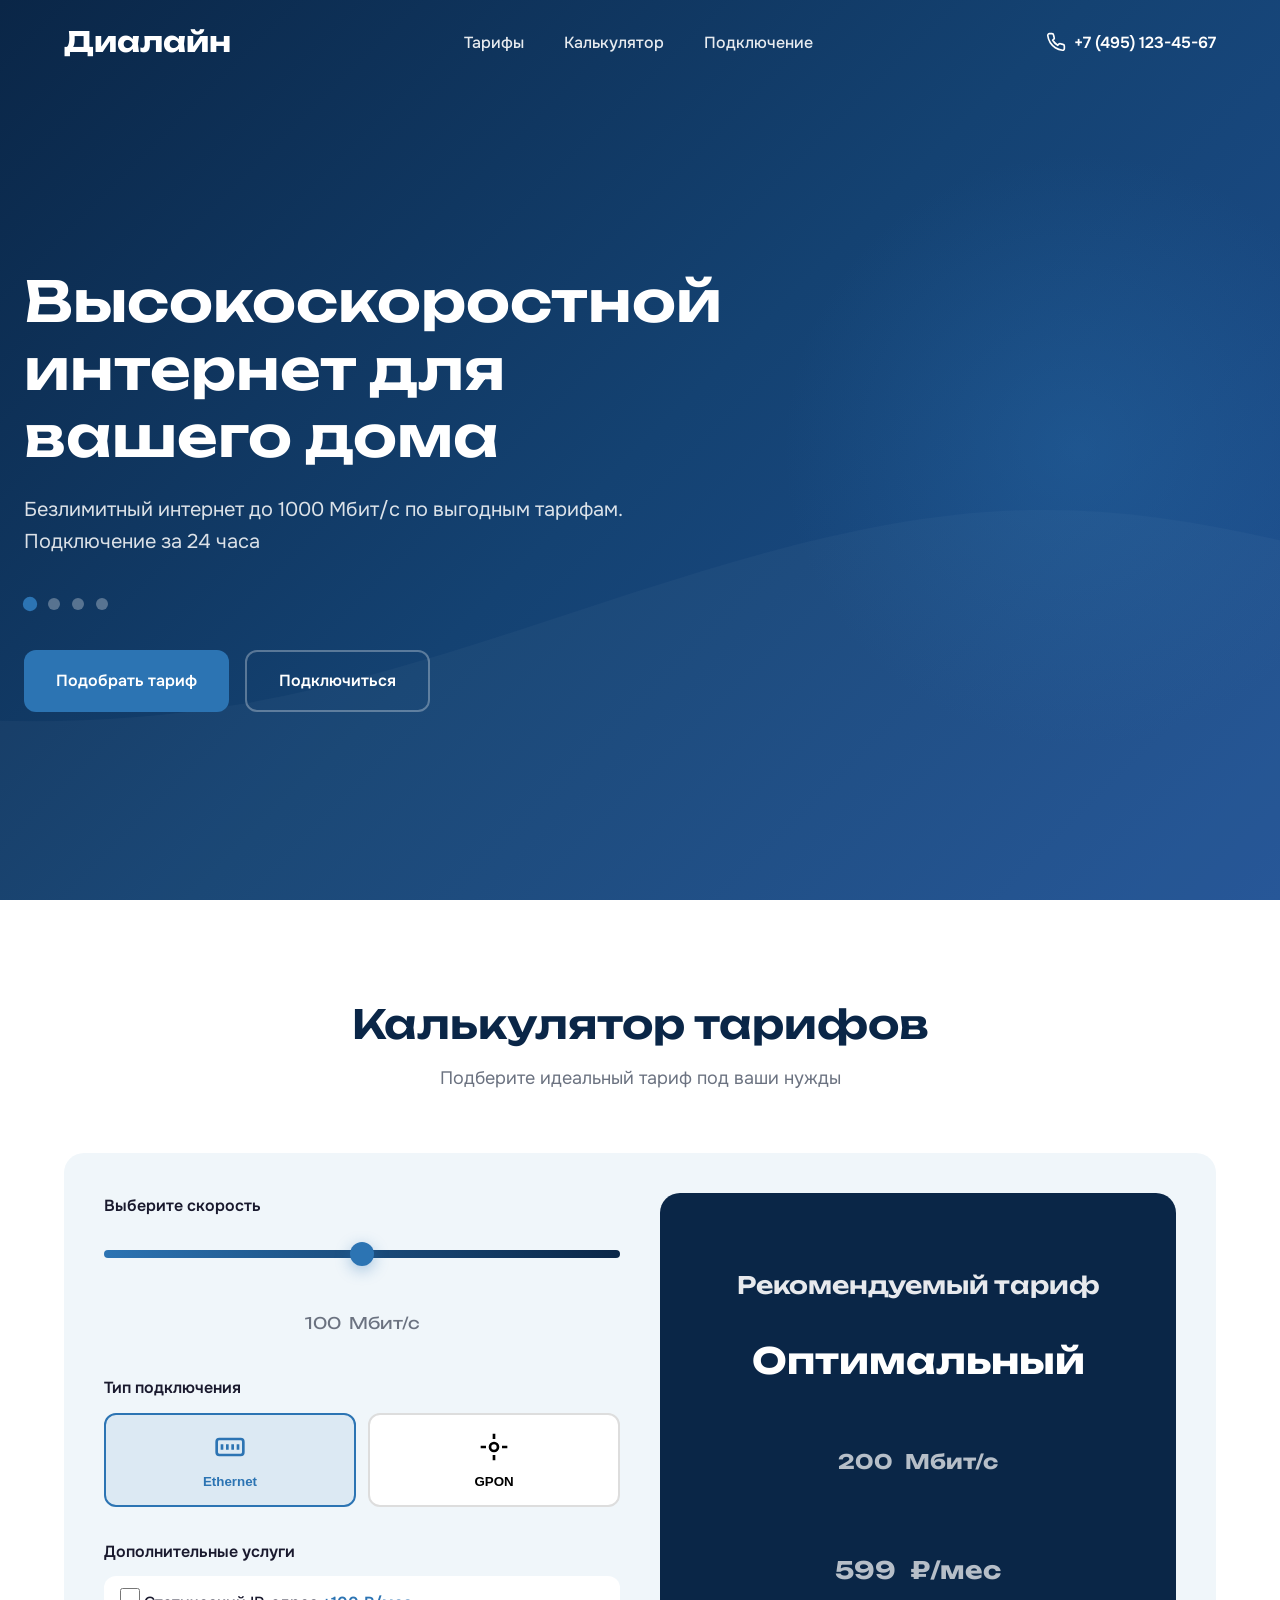
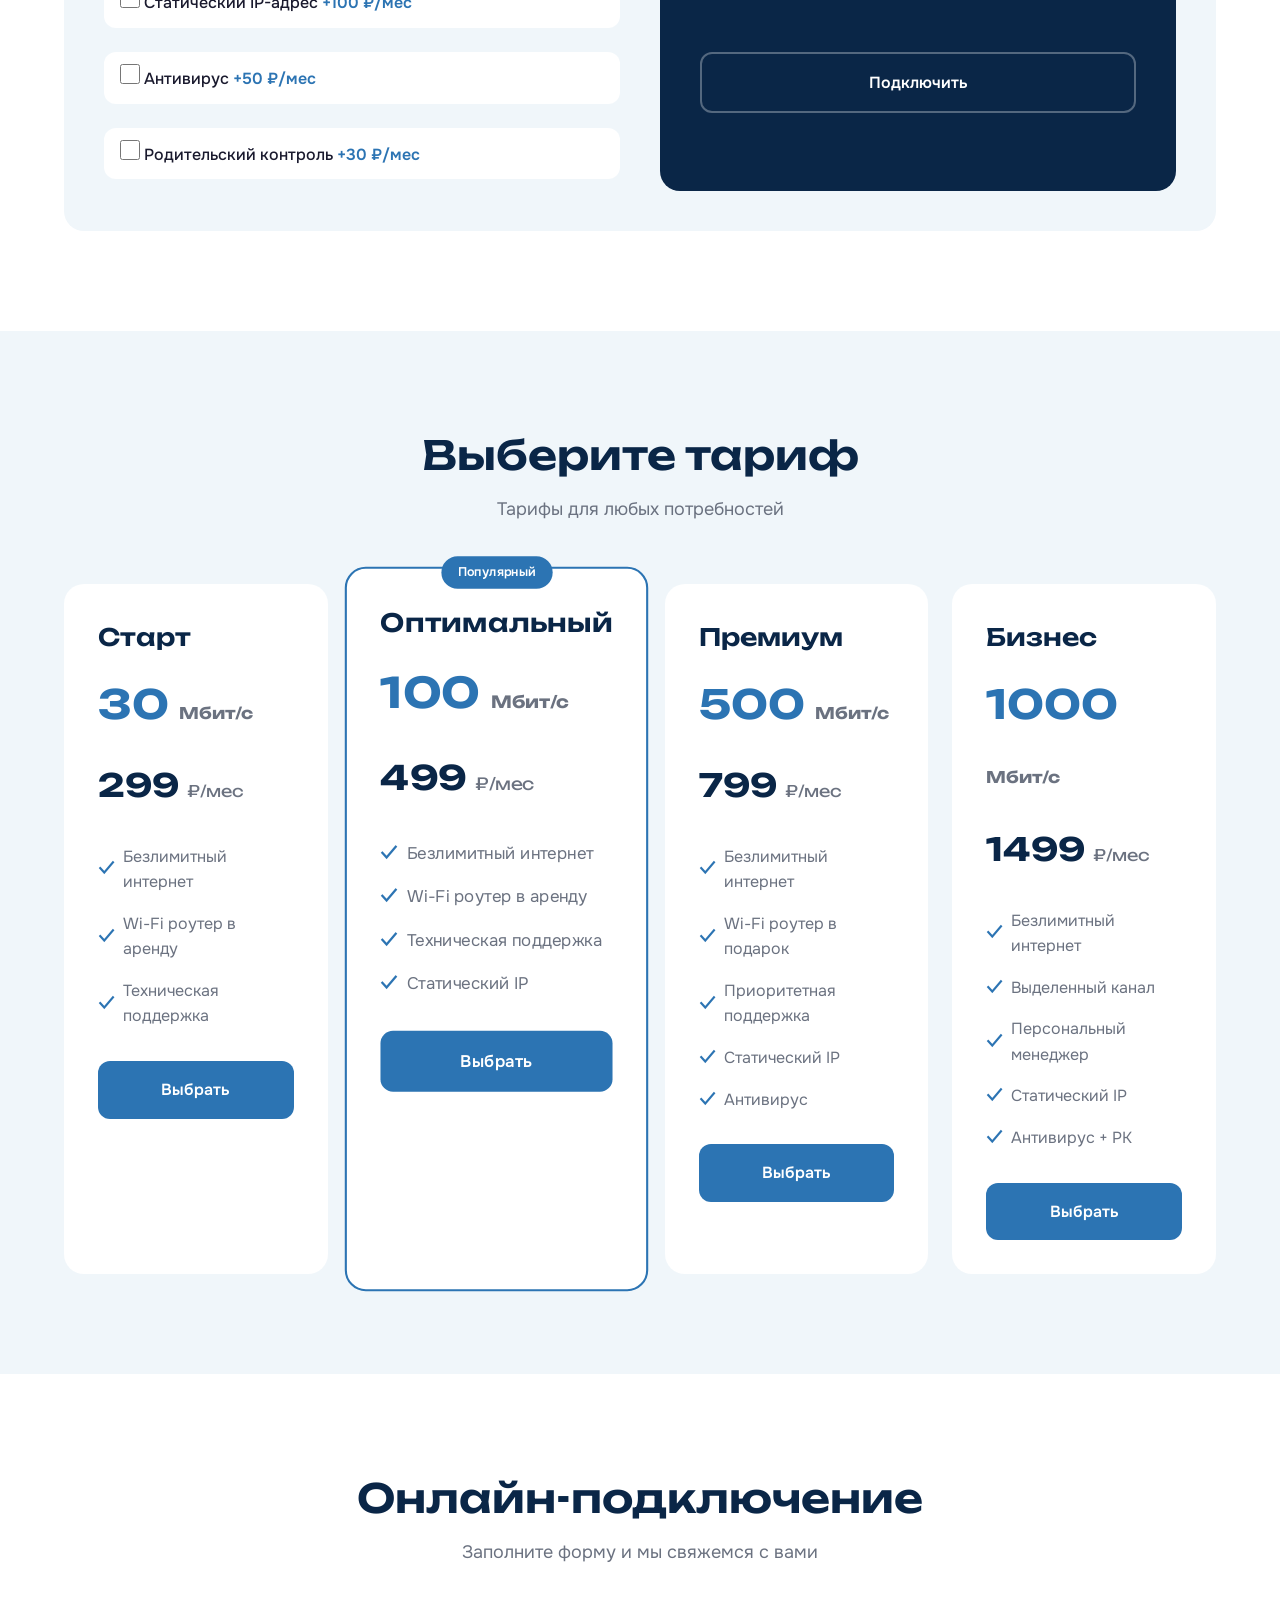
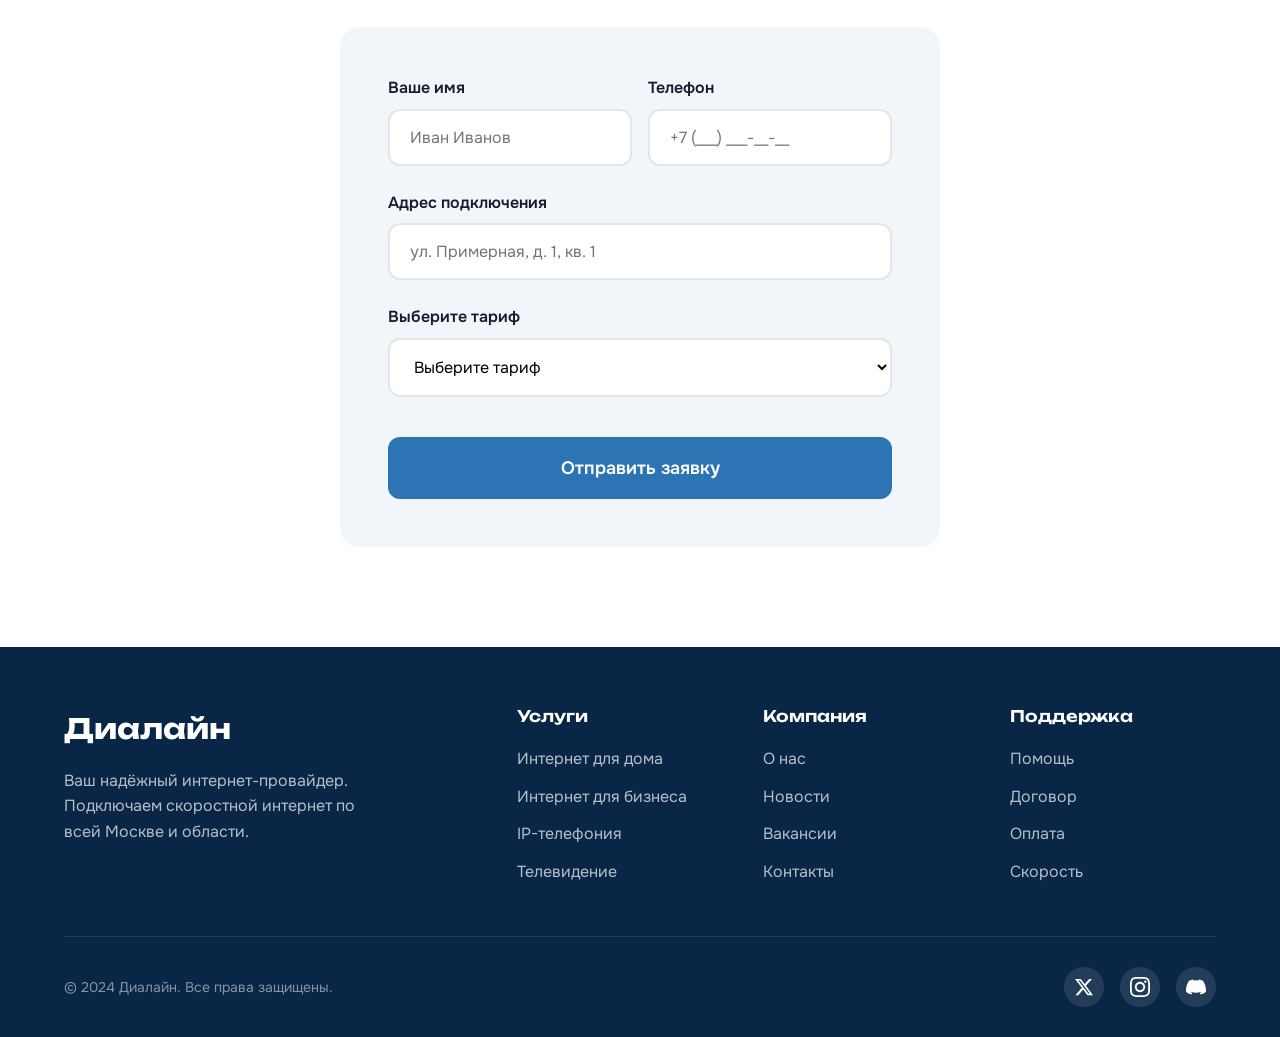
==== index.html @ 9c0edea8 "first commit" ====
<!DOCTYPE html>
<html lang="ru">
<head>
    <meta charset="UTF-8">
    <meta name="viewport" content="width=device-width, initial-scale=1.0">
    <title>Диалайн - Интернет провайдер</title>
    <link rel="preconnect" href="https://fonts.googleapis.com">
    <link rel="preconnect" href="https://fonts.gstatic.com" crossorigin>
    <link href="https://fonts.googleapis.com/css2?family=Onest:wght@400;500;600;700&family=Unbounded:wght@400;500;600;700&display=swap" rel="stylesheet">
    <style>
        :root {
            --primary: #0A2647;
            --secondary: #144272;
            --accent: #2C74B3;
            --highlight: #205295;
            --light: #F0F6FA;
            --white: #FFFFFF;
            --text: #1A1A2E;
            --text-light: #6B7280;
            --shadow: 0 20px 60px rgba(10, 38, 71, 0.1);
            --shadow-hover: 0 30px 80px rgba(10, 38, 71, 0.15);
            --radius: 20px;
            --radius-sm: 12px;
        }

        * {
            margin: 0;
            padding: 0;
            box-sizing: border-box;
        }

        html {
            scroll-behavior: smooth;
        }

        body {
            font-family: 'Onest', sans-serif;
            color: var(--text);
            background: var(--light);
            line-height: 1.6;
            overflow-x: hidden;
        }

        h1, h2, h3, h4 {
            font-family: 'Unbounded', cursive;
            font-weight: 600;
            line-height: 1.2;
        }

        .container {
            max-width: 1200px;
            margin: 0 auto;
            padding: 0 24px;
        }

        /* Header */
        header {
            position: fixed;
            top: 0;
            left: 0;
            right: 0;
            z-index: 1000;
            padding: 20px 0;
            transition: all 0.3s ease;
        }

        header.scrolled {
            background: rgba(255, 255, 255, 0.9);
            backdrop-filter: blur(20px);
            box-shadow: 0 4px 30px rgba(0, 0, 0, 0.1);
            padding: 12px 0;
        }

        header .container {
            display: flex;
            justify-content: space-between;
            align-items: center;
        }

        .logo {
            font-family: 'Unbounded', cursive;
            font-size: 28px;
            font-weight: 700;
            color: var(--white);
            text-decoration: none;
            transition: color 0.3s;
        }

        header.scrolled .logo {
            color: var(--primary);
        }

        nav {
            display: flex;
            gap: 40px;
        }

        nav a {
            color: rgba(255, 255, 255, 0.9);
            text-decoration: none;
            font-weight: 500;
            transition: color 0.3s;
            position: relative;
        }

        nav a::after {
            content: '';
            position: absolute;
            bottom: -4px;
            left: 0;
            width: 0;
            height: 2px;
            background: var(--accent);
            transition: width 0.3s;
        }

        nav a:hover::after {
            width: 100%;
        }

        header.scrolled nav a {
            color: var(--text);
        }

        .phone {
            display: flex;
            align-items: center;
            gap: 8px;
            color: var(--white);
            text-decoration: none;
            font-weight: 600;
            transition: color 0.3s;
        }

        header.scrolled .phone {
            color: var(--text);
        }

        .phone svg {
            width: 20px;
            height: 20px;
        }

        /* Hero */
        .hero {
            min-height: 100vh;
            background: linear-gradient(135deg, var(--primary) 0%, var(--secondary) 50%, var(--highlight) 100%);
            display: flex;
            align-items: center;
            position: relative;
            overflow: hidden;
            padding: 80px 24px 0;
        }

        .hero::before {
            content: '';
            position: absolute;
            top: 0;
            left: 0;
            right: 0;
            bottom: 0;
            background: url("data:image/svg+xml,%3Csvg xmlns='http://www.w3.org/2000/svg' viewBox='0 0 1440 320'%3E%3Cpath fill='%23ffffff' fill-opacity='0.03' d='M0,192L48,197.3C96,203,192,213,288,229.3C384,245,480,267,576,250.7C672,235,768,181,864,181.3C960,181,1056,235,1152,234.7C1248,235,1344,181,1392,154.7L1440,128L1440,320L1392,320C1344,320,1248,320,1152,320C1056,320,960,320,864,320C768,320,672,320,576,320C480,320,384,320,288,320C192,320,96,320,48,320L0,320Z'%3E%3C/path%3E%3C/svg%3E") no-repeat bottom;
            background-size: cover;
        }

        .hero-content {
            position: relative;
            z-index: 2;
            max-width: 700px;
        }

        .hero-visual {
            position: absolute;
            right: -100px;
            top: 50%;
            transform: translateY(-50%);
            width: 600px;
            height: 600px;
            background: radial-gradient(circle, rgba(44, 116, 179, 0.3) 0%, transparent 70%);
            animation: pulse 4s ease-in-out infinite;
        }

        @keyframes pulse {
            0%, 100% { transform: translateY(-50%) scale(1); opacity: 0.5; }
            50% { transform: translateY(-50%) scale(1.1); opacity: 0.8; }
        }

        .hero-slider {
            position: relative;
        }

        .hero-slide {
            display: none;
            animation: fadeInUp 0.8s ease;
        }

        .hero-slide.active {
            display: block;
        }

        .hero h1 {
            font-size: 56px;
            color: var(--white);
            margin-bottom: 24px;
        }

        .hero p {
            font-size: 20px;
            color: rgba(255, 255, 255, 0.85);
            margin-bottom: 40px;
        }

        .hero-buttons {
            display: flex;
            gap: 16px;
            animation: fadeInUp 0.8s ease 0.4s both;
        }

        .slider-dots {
            display: flex;
            gap: 12px;
            margin-bottom: 40px;
        }

        .slider-dot {
            width: 12px;
            height: 12px;
            border-radius: 50%;
            background: rgba(255, 255, 255, 0.3);
            cursor: pointer;
            transition: all 0.3s;
        }

        .slider-dot.active {
            background: var(--accent);
            transform: scale(1.2);
        }

        .slider-dot:hover {
            background: rgba(255, 255, 255, 0.6);
        }

        .btn {
            display: inline-flex;
            align-items: center;
            justify-content: center;
            padding: 16px 32px;
            border-radius: var(--radius-sm);
            font-family: 'Onest', sans-serif;
            font-size: 16px;
            font-weight: 600;
            text-decoration: none;
            cursor: pointer;
            border: none;
            transition: all 0.3s ease;
        }

        .btn-primary {
            background: var(--accent);
            color: var(--white);
        }

        .btn-primary:hover {
            background: var(--highlight);
            transform: translateY(-2px);
            box-shadow: 0 10px 30px rgba(44, 116, 179, 0.4);
        }

        .btn-secondary {
            background: transparent;
            color: var(--white);
            border: 2px solid rgba(255, 255, 255, 0.3);
        }

        .btn-secondary:hover {
            background: rgba(255, 255, 255, 0.1);
            border-color: var(--white);
        }

        .hero-visual {
            position: absolute;
            right: -100px;
            top: 50%;
            transform: translateY(-50%);
            width: 600px;
            height: 600px;
            background: radial-gradient(circle, rgba(44, 116, 179, 0.3) 0%, transparent 70%);
            animation: pulse 4s ease-in-out infinite;
        }

        @keyframes pulse {
            0%, 100% { transform: translateY(-50%) scale(1); opacity: 0.5; }
            50% { transform: translateY(-50%) scale(1.1); opacity: 0.8; }
        }

        @keyframes fadeInUp {
            from {
                opacity: 0;
                transform: translateY(30px);
            }
            to {
                opacity: 1;
                transform: translateY(0);
            }
        }

        /* Calculator Section */
        .calculator {
            padding: 100px 0;
            background: var(--white);
        }

        .section-header {
            text-align: center;
            margin-bottom: 60px;
        }

        .section-header h2 {
            font-size: 40px;
            color: var(--primary);
            margin-bottom: 16px;
        }

        .section-header p {
            font-size: 18px;
            color: var(--text-light);
        }

        .calculator-wrapper {
            display: grid;
            grid-template-columns: 1fr 1fr;
            gap: 40px;
            background: var(--light);
            border-radius: var(--radius);
            padding: 40px;
        }

        .calc-controls {
            display: flex;
            flex-direction: column;
            gap: 32px;
        }

        .calc-group label {
            display: block;
            font-weight: 600;
            margin-bottom: 12px;
            color: var(--text);
        }

        .slider-container {
            position: relative;
            padding: 10px 0;
        }

        .slider {
            -webkit-appearance: none;
            width: 100%;
            height: 8px;
            border-radius: 4px;
            background: linear-gradient(to right, var(--accent), var(--primary));
            outline: none;
        }

        .slider::-webkit-slider-thumb {
            -webkit-appearance: none;
            width: 24px;
            height: 24px;
            border-radius: 50%;
            background: var(--accent);
            cursor: pointer;
            box-shadow: 0 4px 15px rgba(44, 116, 179, 0.4);
            transition: transform 0.2s;
        }

        .slider::-webkit-slider-thumb:hover {
            transform: scale(1.2);
        }

        .slider-value {
            text-align: center;
            font-size: 32px;
            font-weight: 700;
            color: var(--primary);
            margin-top: 16px;
            font-family: 'Unbounded', cursive;
        }

        .slider-value span {
            font-size: 16px;
            font-weight: 400;
            color: var(--text-light);
        }

        .connection-type {
            display: flex;
            gap: 12px;
        }

        .type-btn {
            flex: 1;
            padding: 16px;
            border: 2px solid #ddd;
            border-radius: var(--radius-sm);
            background: var(--white);
            cursor: pointer;
            transition: all 0.3s;
            text-align: center;
        }

        .type-btn.active {
            border-color: var(--accent);
            background: rgba(44, 116, 179, 0.1);
            color: var(--accent);
        }

        .type-btn:hover:not(.active) {
            border-color: var(--accent);
        }

        .type-btn svg {
            width: 32px;
            height: 32px;
            margin-bottom: 8px;
        }

        .type-btn span {
            display: block;
            font-weight: 600;
        }

        .add-services {
            display: flex;
            flex-direction: column;
            gap: 12px;
        }

        .checkbox-item {
            display: flex;
            align-items: center;
            gap: 12px;
            padding: 12px 16px;
            background: var(--white);
            border-radius: var(--radius-sm);
            cursor: pointer;
            transition: all 0.3s;
        }

        .checkbox-item:hover {
            box-shadow: var(--shadow);
        }

        .checkbox-item input {
            width: 20px;
            height: 20px;
            accent-color: var(--accent);
        }

        .checkbox-item span {
            flex: 1;
            font-weight: 500;
        }

        .checkbox-item .price {
            color: var(--accent);
            font-weight: 600;
        }

        .calc-result {
            background: var(--primary);
            border-radius: var(--radius);
            padding: 40px;
            display: flex;
            flex-direction: column;
            justify-content: center;
            text-align: center;
            color: var(--white);
        }

        .calc-result h3 {
            font-size: 24px;
            margin-bottom: 8px;
            color: rgba(255, 255, 255, 0.9);
        }

        .recommended-tariff {
            font-size: 36px;
            font-weight: 700;
            margin: 24px 0;
            font-family: 'Unbounded', cursive;
        }

        .tariff-speed {
            font-size: 48px;
            font-weight: 700;
            color: var(--accent);
            font-family: 'Unbounded', cursive;
        }

        .tariff-speed span {
            font-size: 20px;
            color: rgba(255, 255, 255, 0.7);
        }

        .total-price {
            font-size: 56px;
            font-weight: 700;
            margin: 24px 0;
            font-family: 'Unbounded', cursive;
        }

        .total-price span {
            font-size: 24px;
            color: rgba(255, 255, 255, 0.7);
        }

        .calc-result .btn {
            margin-top: 24px;
            width: 100%;
        }

        /* Tariffs Section */
        .tariffs {
            padding: 100px 0;
            background: var(--light);
        }

        .tariffs-grid {
            display: grid;
            grid-template-columns: repeat(4, 1fr);
            gap: 24px;
        }

        .tariff-card {
            background: var(--white);
            border-radius: var(--radius);
            padding: 32px;
            transition: all 0.3s ease;
            position: relative;
            border: 2px solid transparent;
        }

        .tariff-card:hover {
            transform: translateY(-8px);
            box-shadow: var(--shadow-hover);
        }

        .tariff-card.popular {
            border-color: var(--accent);
            transform: scale(1.05);
        }

        .tariff-card.popular:hover {
            transform: scale(1.05) translateY(-8px);
        }

        .tariff-card.popular::before {
            content: 'Популярный';
            position: absolute;
            top: -12px;
            left: 50%;
            transform: translateX(-50%);
            background: var(--accent);
            color: var(--white);
            padding: 6px 16px;
            border-radius: 20px;
            font-size: 12px;
            font-weight: 600;
        }

        .tariff-name {
            font-size: 24px;
            font-weight: 600;
            margin-bottom: 16px;
            font-family: 'Unbounded', cursive;
            color: var(--primary);
        }

        .tariff-speed-card {
            font-size: 40px;
            font-weight: 700;
            color: var(--accent);
            margin-bottom: 8px;
            font-family: 'Unbounded', cursive;
        }

        .tariff-speed-card span {
            font-size: 16px;
            color: var(--text-light);
        }

        .tariff-price {
            font-size: 32px;
            font-weight: 700;
            margin: 24px 0;
            font-family: 'Unbounded', cursive;
            color: var(--primary);
        }

        .tariff-price span {
            font-size: 16px;
            font-weight: 400;
            color: var(--text-light);
        }

        .tariff-features {
            list-style: none;
            margin-bottom: 24px;
        }

        .tariff-features li {
            padding: 8px 0;
            display: flex;
            align-items: center;
            gap: 8px;
            color: var(--text-light);
        }

        .tariff-features li::before {
            content: '✓';
            color: var(--accent);
            font-weight: 700;
        }

        .tariff-card .btn {
            width: 100%;
        }

        /* Connection Form */
        .connection {
            padding: 100px 0;
            background: var(--white);
        }

        .connection-form {
            max-width: 600px;
            margin: 0 auto;
            background: var(--light);
            border-radius: var(--radius);
            padding: 48px;
        }

        .form-group {
            margin-bottom: 24px;
        }

        .form-group label {
            display: block;
            font-weight: 600;
            margin-bottom: 8px;
            color: var(--text);
        }

        .form-group input,
        .form-group select {
            width: 100%;
            padding: 16px 20px;
            border: 2px solid #e5e5e5;
            border-radius: var(--radius-sm);
            font-family: 'Onest', sans-serif;
            font-size: 16px;
            transition: all 0.3s;
            background: var(--white);
        }

        .form-group input:focus,
        .form-group select:focus {
            outline: none;
            border-color: var(--accent);
            box-shadow: 0 0 0 4px rgba(44, 116, 179, 0.1);
        }

        .form-group input.error {
            border-color: #ef4444;
        }

        .error-message {
            color: #ef4444;
            font-size: 14px;
            margin-top: 4px;
            display: none;
        }

        .form-group input.error + .error-message {
            display: block;
        }

        .form-row {
            display: grid;
            grid-template-columns: 1fr 1fr;
            gap: 16px;
        }

        .connection-form .btn {
            width: 100%;
            margin-top: 16px;
            padding: 20px;
            font-size: 18px;
        }

        /* Modal */
        .modal {
            display: none;
            position: fixed;
            top: 0;
            left: 0;
            right: 0;
            bottom: 0;
            background: rgba(0, 0, 0, 0.5);
            z-index: 2000;
            align-items: center;
            justify-content: center;
            animation: fadeIn 0.3s;
        }

        .modal.active {
            display: flex;
        }

        @keyframes fadeIn {
            from { opacity: 0; }
            to { opacity: 1; }
        }

        .modal-content {
            background: var(--white);
            border-radius: var(--radius);
            padding: 48px;
            text-align: center;
            max-width: 400px;
            animation: scaleIn 0.3s;
        }

        @keyframes scaleIn {
            from { transform: scale(0.9); opacity: 0; }
            to { transform: scale(1); opacity: 1; }
        }

        .modal-icon {
            width: 80px;
            height: 80px;
            background: rgba(44, 116, 179, 0.1);
            border-radius: 50%;
            display: flex;
            align-items: center;
            justify-content: center;
            margin: 0 auto 24px;
        }

        .modal-icon svg {
            width: 40px;
            height: 40px;
            color: var(--accent);
        }

        .modal h3 {
            font-size: 28px;
            margin-bottom: 12px;
            color: var(--primary);
        }

        .modal p {
            color: var(--text-light);
            margin-bottom: 24px;
        }

        /* Footer */
        footer {
            background: var(--primary);
            color: var(--white);
            padding: 60px 0 30px;
        }

        .footer-grid {
            display: grid;
            grid-template-columns: 2fr 1fr 1fr 1fr;
            gap: 40px;
            margin-bottom: 40px;
        }

        .footer-brand .logo {
            margin-bottom: 16px;
            display: inline-block;
        }

        .footer-brand p {
            color: rgba(255, 255, 255, 0.7);
            max-width: 300px;
        }

        .footer-column h4 {
            font-size: 16px;
            margin-bottom: 20px;
            color: var(--white);
        }

        .footer-column ul {
            list-style: none;
        }

        .footer-column li {
            margin-bottom: 12px;
        }

        .footer-column a {
            color: rgba(255, 255, 255, 0.7);
            text-decoration: none;
            transition: color 0.3s;
        }

        .footer-column a:hover {
            color: var(--white);
        }

        .footer-bottom {
            border-top: 1px solid rgba(255, 255, 255, 0.1);
            padding-top: 30px;
            display: flex;
            justify-content: space-between;
            align-items: center;
        }

        .footer-bottom p {
            color: rgba(255, 255, 255, 0.5);
            font-size: 14px;
        }

        .social-links {
            display: flex;
            gap: 16px;
        }

        .social-links a {
            width: 40px;
            height: 40px;
            border-radius: 50%;
            background: rgba(255, 255, 255, 0.1);
            display: flex;
            align-items: center;
            justify-content: center;
            transition: all 0.3s;
        }

        .social-links a:hover {
            background: var(--accent);
        }

        .social-links svg {
            width: 20px;
            height: 20px;
            fill: var(--white);
        }

        /* Responsive */
        @media (max-width: 1024px) {
            .hero-visual {
                display: none;
            }

            .calculator-wrapper {
                grid-template-columns: 1fr;
            }

            .tariffs-grid {
                grid-template-columns: repeat(2, 1fr);
            }

            .footer-grid {
                grid-template-columns: repeat(2, 1fr);
            }
        }

        @media (max-width: 768px) {
            nav {
                display: none;
            }

            .hero h1 {
                font-size: 36px;
            }

            .hero p {
                font-size: 16px;
            }

            .hero-buttons {
                flex-direction: column;
            }

            .section-header h2 {
                font-size: 28px;
            }

            .tariffs-grid {
                grid-template-columns: 1fr;
            }

            .tariff-card.popular {
                transform: none;
            }

            .tariff-card.popular:hover {
                transform: translateY(-8px);
            }

            .form-row {
                grid-template-columns: 1fr;
            }

            .footer-grid {
                grid-template-columns: 1fr;
            }

            .footer-bottom {
                flex-direction: column;
                gap: 16px;
                text-align: center;
            }
        }
    </style>
</head>
<body>
    <header>
        <div class="container">
            <a href="#" class="logo">Диалайн</a>
            <nav>
                <a href="#tariffs">Тарифы</a>
                <a href="#calculator">Калькулятор</a>
                <a href="#connection">Подключение</a>
            </nav>
            <a href="tel:+74951234567" class="phone">
                <svg viewBox="0 0 24 24" fill="none" stroke="currentColor" stroke-width="2">
                    <path d="M22 16.92v3a2 2 0 0 1-2.18 2 19.79 19.79 0 0 1-8.63-3.07 19.5 19.5 0 0 1-6-6 19.79 19.79 0 0 1-3.07-8.67A2 2 0 0 1 4.11 2h3a2 2 0 0 1 2 1.72 12.84 12.84 0 0 0 .7 2.81 2 2 0 0 1-.45 2.11L8.09 9.91a16 16 0 0 0 6 6l1.27-1.27a2 2 0 0 1 2.11-.45 12.84 12.84 0 0 0 2.81.7A2 2 0 0 1 22 16.92z"/>
                </svg>
                +7 (495) 123-45-67
            </a>
        </div>
    </header>

    <section class="hero">
        <div class="hero-content">
            <div class="hero-slider">
                <div class="hero-slide active">
                    <h1>Высокоскоростной интернет для вашего дома</h1>
                    <p>Безлимитный интернет до 1000 Мбит/с по выгодным тарифам. Подключение за 24 часа</p>
                </div>
                <div class="hero-slide">
                    <h1>Интернет для геймеров</h1>
                    <p>Стабильный пинг и высокая скорость для онлайн-игр без лагов</p>
                </div>
                <div class="hero-slide">
                    <h1>Работайте из дома без проблем</h1>
                    <p>Надёжное соединение для видеоконференций и удалённой работы</p>
                </div>
                <div class="hero-slide">
                    <h1>Семейный интернет</h1>
                    <p>Безлимит для всех: кино, игры, учёба - всё одновременно</p>
                </div>
            </div>
            <div class="slider-dots">
                <span class="slider-dot active" data-slide="0"></span>
                <span class="slider-dot" data-slide="1"></span>
                <span class="slider-dot" data-slide="2"></span>
                <span class="slider-dot" data-slide="3"></span>
            </div>
            <div class="hero-buttons">
                <a href="#calculator" class="btn btn-primary">Подобрать тариф</a>
                <a href="#connection" class="btn btn-secondary">Подключиться</a>
            </div>
        </div>
        <div class="hero-visual"></div>
    </section>

    <section class="calculator" id="calculator">
        <div class="container">
            <div class="section-header">
                <h2>Калькулятор тарифов</h2>
                <p>Подберите идеальный тариф под ваши нужды</p>
            </div>
            <div class="calculator-wrapper">
                <div class="calc-controls">
                    <div class="calc-group">
                        <label>Выберите скорость</label>
                        <div class="slider-container">
                            <input type="range" class="slider" id="speedSlider" min="0" max="6" value="3">
                        </div>
                        <div class="slider-value"><span id="speedValue">100</span> <span>Мбит/с</span></div>
                    </div>
                    <div class="calc-group">
                        <label>Тип подключения</label>
                        <div class="connection-type">
                            <button class="type-btn active" data-type="ethernet">
                                <svg viewBox="0 0 24 24" fill="none" stroke="currentColor" stroke-width="2">
                                    <rect x="2" y="6" width="20" height="12" rx="2"/>
                                    <path d="M6 10v4M10 10v4M14 10v4M18 10v4"/>
                                </svg>
                                <span>Ethernet</span>
                            </button>
                            <button class="type-btn" data-type="gpon">
                                <svg viewBox="0 0 24 24" fill="none" stroke="currentColor" stroke-width="2">
                                    <circle cx="12" cy="12" r="3"/>
                                    <path d="M12 2v4M12 18v4M2 12h4M18 12h4"/>
                                </svg>
                                <span>GPON</span>
                            </button>
                        </div>
                    </div>
                    <div class="calc-group">
                        <label>Дополнительные услуги</label>
                        <div class="add-services">
                            <label class="checkbox-item">
                                <input type="checkbox" id="staticIp" value="100">
                                <span>Статический IP-адрес</span>
                                <span class="price">+100 ₽/мес</span>
                            </label>
                            <label class="checkbox-item">
                                <input type="checkbox" id="antivirus" value="50">
                                <span>Антивирус</span>
                                <span class="price">+50 ₽/мес</span>
                            </label>
                            <label class="checkbox-item">
                                <input type="checkbox" id="parentControl" value="30">
                                <span>Родительский контроль</span>
                                <span class="price">+30 ₽/мес</span>
                            </label>
                        </div>
                    </div>
                </div>
                <div class="calc-result">
                    <h3>Рекомендуемый тариф</h3>
                    <div class="recommended-tariff" id="recommendedTariff">Оптимальный</div>
                    <div class="tariff-speed"><span id="resultSpeed">100</span> <span>Мбит/с</span></div>
                    <div class="total-price"><span id="totalPrice">599</span> <span>₽/мес</span></div>
                    <a href="#connection" class="btn btn-secondary" onclick="selectTariff()">Подключить</a>
                </div>
            </div>
        </div>
    </section>

    <section class="tariffs" id="tariffs">
        <div class="container">
            <div class="section-header">
                <h2>Выберите тариф</h2>
                <p>Тарифы для любых потребностей</p>
            </div>
            <div class="tariffs-grid">
                <div class="tariff-card">
                    <div class="tariff-name">Старт</div>
                    <div class="tariff-speed-card">30 <span>Мбит/с</span></div>
                    <div class="tariff-price">299 <span>₽/мес</span></div>
                    <ul class="tariff-features">
                        <li>Безлимитный интернет</li>
                        <li>Wi-Fi роутер в аренду</li>
                        <li>Техническая поддержка</li>
                    </ul>
                    <a href="#connection" class="btn btn-primary" onclick="setTariff('Старт', 30, 299)">Выбрать</a>
                </div>
                <div class="tariff-card popular">
                    <div class="tariff-name">Оптимальный</div>
                    <div class="tariff-speed-card">100 <span>Мбит/с</span></div>
                    <div class="tariff-price">499 <span>₽/мес</span></div>
                    <ul class="tariff-features">
                        <li>Безлимитный интернет</li>
                        <li>Wi-Fi роутер в аренду</li>
                        <li>Техническая поддержка</li>
                        <li>Статический IP</li>
                    </ul>
                    <a href="#connection" class="btn btn-primary" onclick="setTariff('Оптимальный', 100, 499)">Выбрать</a>
                </div>
                <div class="tariff-card">
                    <div class="tariff-name">Премиум</div>
                    <div class="tariff-speed-card">500 <span>Мбит/с</span></div>
                    <div class="tariff-price">799 <span>₽/мес</span></div>
                    <ul class="tariff-features">
                        <li>Безлимитный интернет</li>
                        <li>Wi-Fi роутер в подарок</li>
                        <li>Приоритетная поддержка</li>
                        <li>Статический IP</li>
                        <li>Антивирус</li>
                    </ul>
                    <a href="#connection" class="btn btn-primary" onclick="setTariff('Премиум', 500, 799)">Выбрать</a>
                </div>
                <div class="tariff-card">
                    <div class="tariff-name">Бизнес</div>
                    <div class="tariff-speed-card">1000 <span>Мбит/с</span></div>
                    <div class="tariff-price">1499 <span>₽/мес</span></div>
                    <ul class="tariff-features">
                        <li>Безлимитный интернет</li>
                        <li>Выделенный канал</li>
                        <li>Персональный менеджер</li>
                        <li>Статический IP</li>
                        <li>Антивирус + РК</li>
                    </ul>
                    <a href="#connection" class="btn btn-primary" onclick="setTariff('Бизнес', 1000, 1499)">Выбрать</a>
                </div>
            </div>
        </div>
    </section>

    <section class="connection" id="connection">
        <div class="container">
            <div class="section-header">
                <h2>Онлайн-подключение</h2>
                <p>Заполните форму и мы свяжемся с вами</p>
            </div>
            <form class="connection-form" id="connectionForm">
                <div class="form-row">
                    <div class="form-group">
                        <label for="name">Ваше имя</label>
                        <input type="text" id="name" name="name" placeholder="Иван Иванов" required>
                        <span class="error-message">Пожалуйста, введите имя</span>
                    </div>
                    <div class="form-group">
                        <label for="phone">Телефон</label>
                        <input type="tel" id="phone" name="phone" placeholder="+7 (___) ___-__-__" required>
                        <span class="error-message">Пожалуйста, введите телефон</span>
                    </div>
                </div>
                <div class="form-group">
                    <label for="address">Адрес подключения</label>
                    <input type="text" id="address" name="address" placeholder="ул. Примерная, д. 1, кв. 1" required>
                    <span class="error-message">Пожалуйста, введите адрес</span>
                </div>
                <div class="form-group">
                    <label for="tariff">Выберите тариф</label>
                    <select id="tariff" name="tariff" required>
                        <option value="">Выберите тариф</option>
                        <option value="start">Старт - 30 Мбит/с - 299 ₽</option>
                        <option value="optimal">Оптимальный - 100 Мбит/с - 499 ₽</option>
                        <option value="premium">Премиум - 500 Мбит/с - 799 ₽</option>
                        <option value="business">Бизнес - 1000 Мбит/с - 1499 ₽</option>
                    </select>
                    <span class="error-message">Пожалуйста, выберите тариф</span>
                </div>
                <button type="submit" class="btn btn-primary">Отправить заявку</button>
            </form>
        </div>
    </section>

    <div class="modal" id="successModal">
        <div class="modal-content">
            <div class="modal-icon">
                <svg viewBox="0 0 24 24" fill="none" stroke="currentColor" stroke-width="2">
                    <path d="M20 6L9 17l-5-5"/>
                </svg>
            </div>
            <h3>Заявка отправлена!</h3>
            <p>Мы свяжемся с вами в ближайшее время для подтверждения подключения.</p>
            <button class="btn btn-primary" onclick="closeModal()">Окей</button>
        </div>
    </div>

    <footer>
        <div class="container">
            <div class="footer-grid">
                <div class="footer-brand">
                    <a href="#" class="logo">Диалайн</a>
                    <p>Ваш надёжный интернет-провайдер. Подключаем скоростной интернет по всей Москве и области.</p>
                </div>
                <div class="footer-column">
                    <h4>Услуги</h4>
                    <ul>
                        <li><a href="#">Интернет для дома</a></li>
                        <li><a href="#">Интернет для бизнеса</a></li>
                        <li><a href="#">IP-телефония</a></li>
                        <li><a href="#">Телевидение</a></li>
                    </ul>
                </div>
                <div class="footer-column">
                    <h4>Компания</h4>
                    <ul>
                        <li><a href="#">О нас</a></li>
                        <li><a href="#">Новости</a></li>
                        <li><a href="#">Вакансии</a></li>
                        <li><a href="#">Контакты</a></li>
                    </ul>
                </div>
                <div class="footer-column">
                    <h4>Поддержка</h4>
                    <ul>
                        <li><a href="#">Помощь</a></li>
                        <li><a href="#">Договор</a></li>
                        <li><a href="#">Оплата</a></li>
                        <li><a href="#">Скорость</a></li>
                    </ul>
                </div>
            </div>
            <div class="footer-bottom">
                <p>© 2024 Диалайн. Все права защищены.</p>
                <div class="social-links">
                    <a href="#">
                        <svg viewBox="0 0 24 24"><path d="M18.244 2.25h3.308l-7.227 8.26 8.502 11.24H16.17l-5.214-6.817L4.99 21.75H1.68l7.73-8.835L1.254 2.25H8.08l4.713 6.231zm-1.161 17.52h1.833L7.084 4.126H5.117z"/></svg>
                    </a>
                    <a href="#">
                        <svg viewBox="0 0 24 24"><path d="M12 2.163c3.204 0 3.584.012 4.85.07 3.252.148 4.771 1.691 4.919 4.919.058 1.265.069 1.645.069 4.849 0 3.205-.012 3.584-.069 4.849-.149 3.225-1.664 4.771-4.919 4.919-1.266.058-1.644.07-4.85.07-3.204 0-3.584-.012-4.849-.07-3.26-.149-4.771-1.699-4.919-4.92-.058-1.265-.07-1.644-.07-4.849 0-3.204.013-3.583.07-4.849.149-3.227 1.664-4.771 4.919-4.919 1.266-.057 1.645-.069 4.849-.069zm0-2.163c-3.259 0-3.667.014-4.947.072-4.358.2-6.78 2.618-6.98 6.98-.059 1.281-.073 1.689-.073 4.948 0 3.259.014 3.668.072 4.948.2 4.358 2.618 6.78 6.98 6.98 1.281.058 1.689.072 4.948.072 3.259 0 3.668-.014 4.948-.072 4.354-.2 6.782-2.618 6.979-6.98.059-1.28.073-1.689.073-4.948 0-3.259-.014-3.667-.072-4.947-.196-4.354-2.617-6.78-6.979-6.98-1.281-.059-1.69-.073-4.949-.073zm0 5.838c-3.403 0-6.162 2.759-6.162 6.162s2.759 6.163 6.162 6.163 6.162-2.759 6.162-6.163c0-3.403-2.759-6.162-6.162-6.162zm0 10.162c-2.209 0-4-1.79-4-4 0-2.209 1.791-4 4-4s4 1.791 4 4c0 2.21-1.791 4-4 4zm6.406-11.845c-.796 0-1.441.645-1.441 1.44s.645 1.44 1.441 1.44c.795 0 1.439-.645 1.439-1.44s-.644-1.44-1.439-1.44z"/></svg>
                    </a>
                    <a href="#">
                        <svg viewBox="0 0 24 24"><path d="M20.317 4.37a19.791 19.791 0 0 0-4.885-1.515.074.074 0 0 0-.079.037c-.21.375-.444.864-.608 1.25a18.27 18.27 0 0 0-5.487 0 12.64 12.64 0 0 0-.617-1.25.077.077 0 0 0-.079-.037A19.736 19.736 0 0 0 3.677 4.37a.07.07 0 0 0-.032.027C.533 9.046-.32 13.58.099 18.057a.082.082 0 0 0 .031.057 19.9 19.9 0 0 0 5.993 3.03.078.078 0 0 0 .084-.028 14.09 14.09 0 0 0 1.226-1.994.076.076 0 0 0-.041-.106 13.107 13.107 0 0 1-1.872-.892.077.077 0 0 1-.008-.128 10.2 10.2 0 0 0 .372-.292.074.074 0 0 1 .077-.01c3.928 1.793 8.18 1.793 12.062 0a.074.074 0 0 1 .078.01c.12.098.246.198.373.292a.077.077 0 0 1-.006.127 12.299 12.299 0 0 1-1.873.892.077.077 0 0 0-.041.107c.36.698.772 1.362 1.225 1.993a.076.076 0 0 0 .084.028 19.839 19.839 0 0 0 6.002-3.03.077.077 0 0 0 .032-.054c.5-5.177-.838-9.674-3.549-13.66a.061.061 0 0 0-.031-.03z"/></svg>
                    </a>
                </div>
            </div>
        </div>
    </footer>

    <script>
        const speeds = [10, 30, 100, 200, 500, 1000];
        const tariffs = [
            { name: 'Старт', speed: 10, price: 199 },
            { name: 'Старт', speed: 30, price: 299 },
            { name: 'Оптимальный', speed: 100, price: 499 },
            { name: 'Оптимальный', speed: 200, price: 599 },
            { name: 'Премиум', speed: 500, price: 799 },
            { name: 'Бизнес', speed: 1000, price: 1499 }
        ];

        let selectedSpeed = speeds[3];
        let connectionType = 'ethernet';
        let extraServices = 0;
        let recommendedTariff = null;

        const speedSlider = document.getElementById('speedSlider');
        const speedValue = document.getElementById('speedValue');
        const resultSpeed = document.getElementById('resultSpeed');
        const recommendedTariffEl = document.getElementById('recommendedTariff');
        const totalPriceEl = document.getElementById('totalPrice');
        const typeBtns = document.querySelectorAll('.type-btn');
        const checkboxes = document.querySelectorAll('.checkbox-item input');

        speedSlider.addEventListener('input', function() {
            selectedSpeed = speeds[this.value];
            speedValue.textContent = selectedSpeed;
            updateCalculator();
        });

        typeBtns.forEach(btn => {
            btn.addEventListener('click', function() {
                typeBtns.forEach(b => b.classList.remove('active'));
                this.classList.add('active');
                connectionType = this.dataset.type;
            });
        });

        checkboxes.forEach(cb => {
            cb.addEventListener('change', function() {
                let total = 0;
                checkboxes.forEach(c => {
                    if (c.checked) total += parseInt(c.value);
                });
                extraServices = total;
                updateCalculator();
            });
        });

        function updateCalculator() {
            const suitableTariffs = tariffs.filter(t => t.speed >= selectedSpeed);
            recommendedTariff = suitableTariffs[0];
            
            if (!recommendedTariff) {
                recommendedTariff = tariffs[tariffs.length - 1];
            }

            recommendedTariffEl.textContent = recommendedTariff.name;
            resultSpeed.textContent = recommendedTariff.speed;
            totalPriceEl.textContent = recommendedTariff.price + extraServices;
        }

        function selectTariff() {
            if (recommendedTariff) {
                const select = document.getElementById('tariff');
                const tariffMap = {
                    'Старт': 'start',
                    'Оптимальный': 'optimal',
                    'Премиум': 'premium',
                    'Бизнес': 'business'
                };
                select.value = tariffMap[recommendedTariff.name];
            }
        }

        function setTariff(name, speed, price) {
            const select = document.getElementById('tariff');
            const tariffMap = {
                'Старт': 'start',
                'Оптимальный': 'optimal',
                'Премиум': 'premium',
                'Бизнес': 'business'
            };
            select.value = tariffMap[name];
        }

        // Hero slider
        const slides = document.querySelectorAll('.hero-slide');
        const dots = document.querySelectorAll('.slider-dot');
        let currentSlide = 0;
        let slideInterval;

        function showSlide(index) {
            slides.forEach(s => s.classList.remove('active'));
            dots.forEach(d => d.classList.remove('active'));
            slides[index].classList.add('active');
            dots[index].classList.add('active');
            currentSlide = index;
        }

        function nextSlide() {
            showSlide((currentSlide + 1) % slides.length);
        }

        function startSlider() {
            slideInterval = setInterval(nextSlide, 5000);
        }

        dots.forEach(dot => {
            dot.addEventListener('click', function() {
                clearInterval(slideInterval);
                showSlide(parseInt(this.dataset.slide));
                startSlider();
            });
        });

        startSlider();

        // Header scroll effect
        window.addEventListener('scroll', function() {
            const header = document.querySelector('header');
            if (window.scrollY > 50) {
                header.classList.add('scrolled');
            } else {
                header.classList.remove('scrolled');
            }
        });

        // Form validation and submission
        const form = document.getElementById('connectionForm');
        const modal = document.getElementById('successModal');

        form.addEventListener('submit', function(e) {
            e.preventDefault();
            
            let isValid = true;
            const inputs = form.querySelectorAll('input[required], select[required]');
            
            inputs.forEach(input => {
                input.classList.remove('error');
                if (!input.value.trim()) {
                    input.classList.add('error');
                    isValid = false;
                }
            });

            if (isValid) {
                const formData = {
                    name: document.getElementById('name').value,
                    phone: document.getElementById('phone').value,
                    address: document.getElementById('address').value,
                    tariff: document.getElementById('tariff').value,
                    date: new Date().toISOString()
                };

                localStorage.setItem('dialan_application', JSON.stringify(formData));
                
                modal.classList.add('active');
                form.reset();
            }
        });

        function closeModal() {
            modal.classList.remove('active');
        }

        modal.addEventListener('click', function(e) {
            if (e.target === modal) {
                closeModal();
            }
        });

        // Phone mask
        const phoneInput = document.getElementById('phone');
        phoneInput.addEventListener('input', function(e) {
            let value = e.target.value.replace(/\D/g, '');
            if (value.length > 0) {
                value = '+' + value;
            }
            if (value.length > 1) {
                value = value.substring(0, 2) + ' (' + value.substring(2);
            }
            if (value.length > 7) {
                value = value.substring(0, 7) + ') ' + value.substring(7);
            }
            if (value.length > 12) {
                value = value.substring(0, 12) + '-' + value.substring(12);
            }
            if (value.length > 15) {
                value = value.substring(0, 15) + '-' + value.substring(15);
            }
            if (value.length > 17) {
                value = value.substring(0, 17);
            }
            e.target.value = value;
        });

        // Initialize calculator
        updateCalculator();
    </script>
</body>
</html>
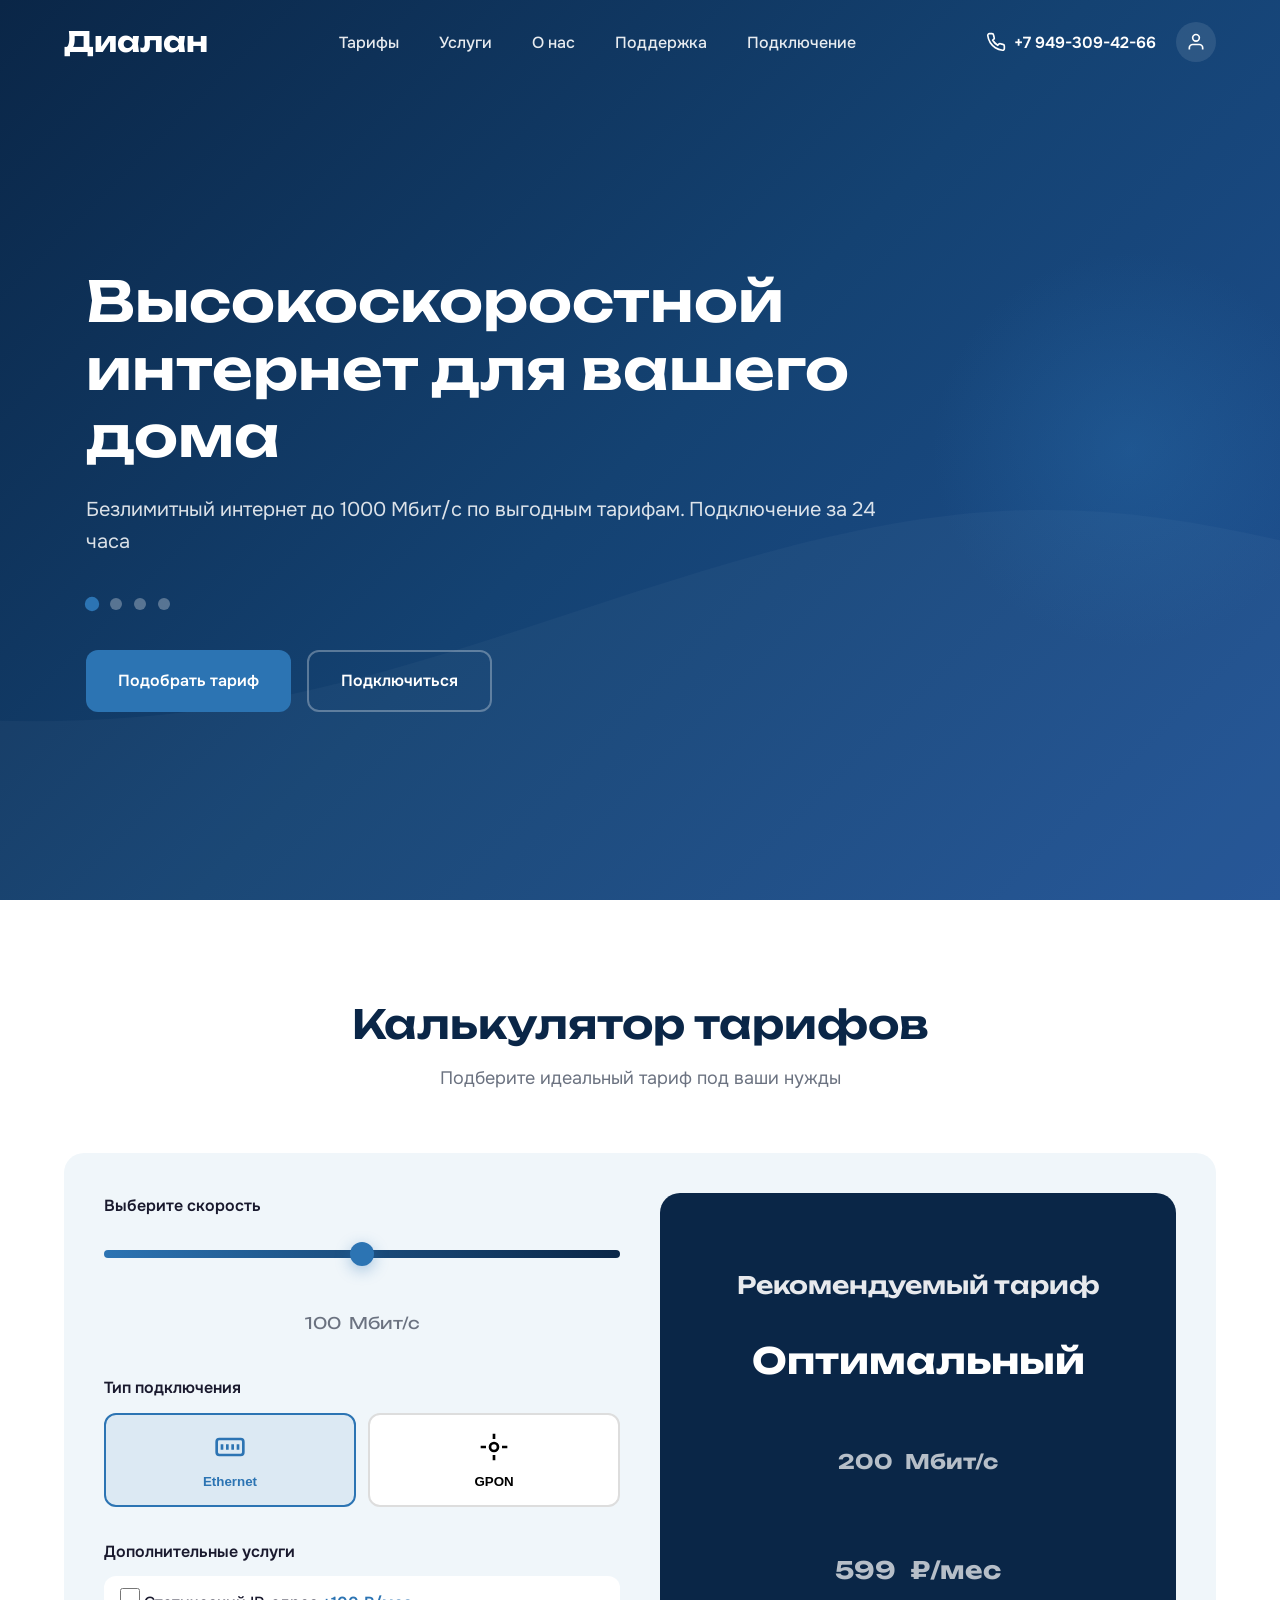
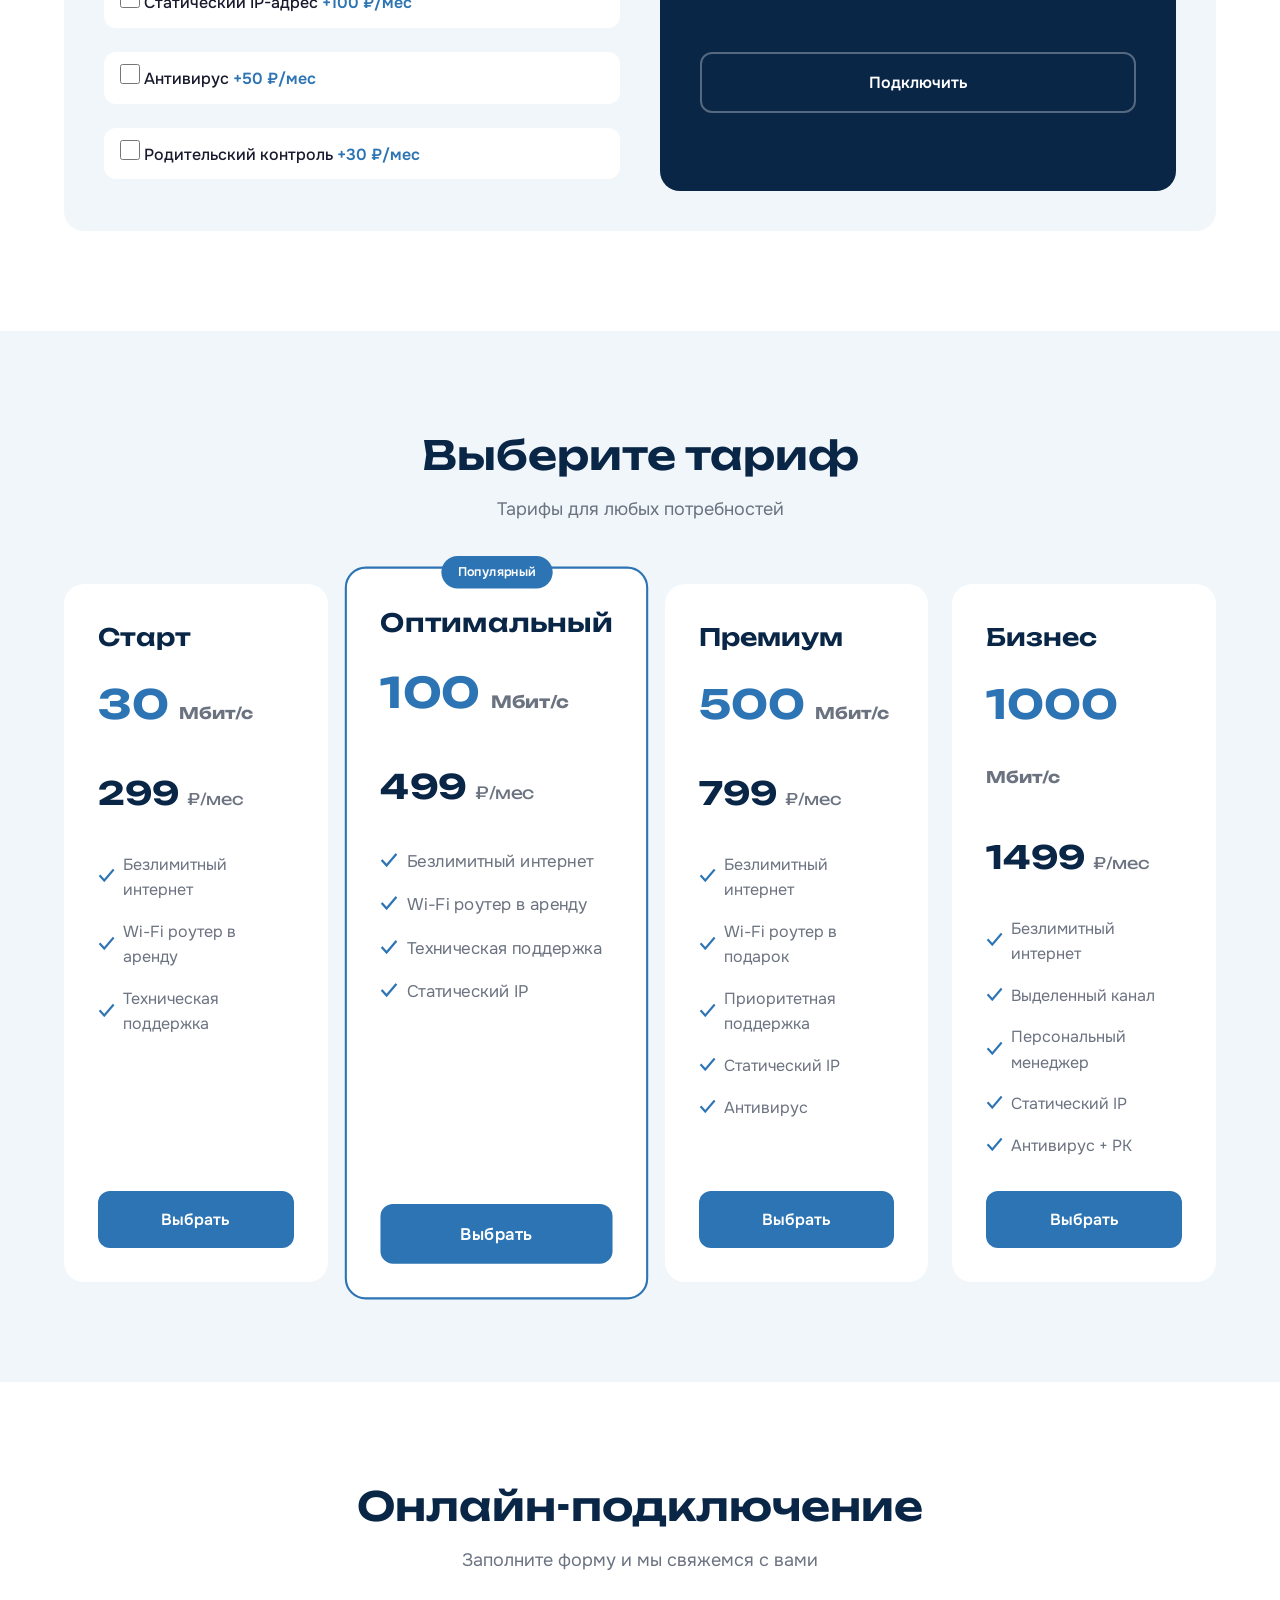
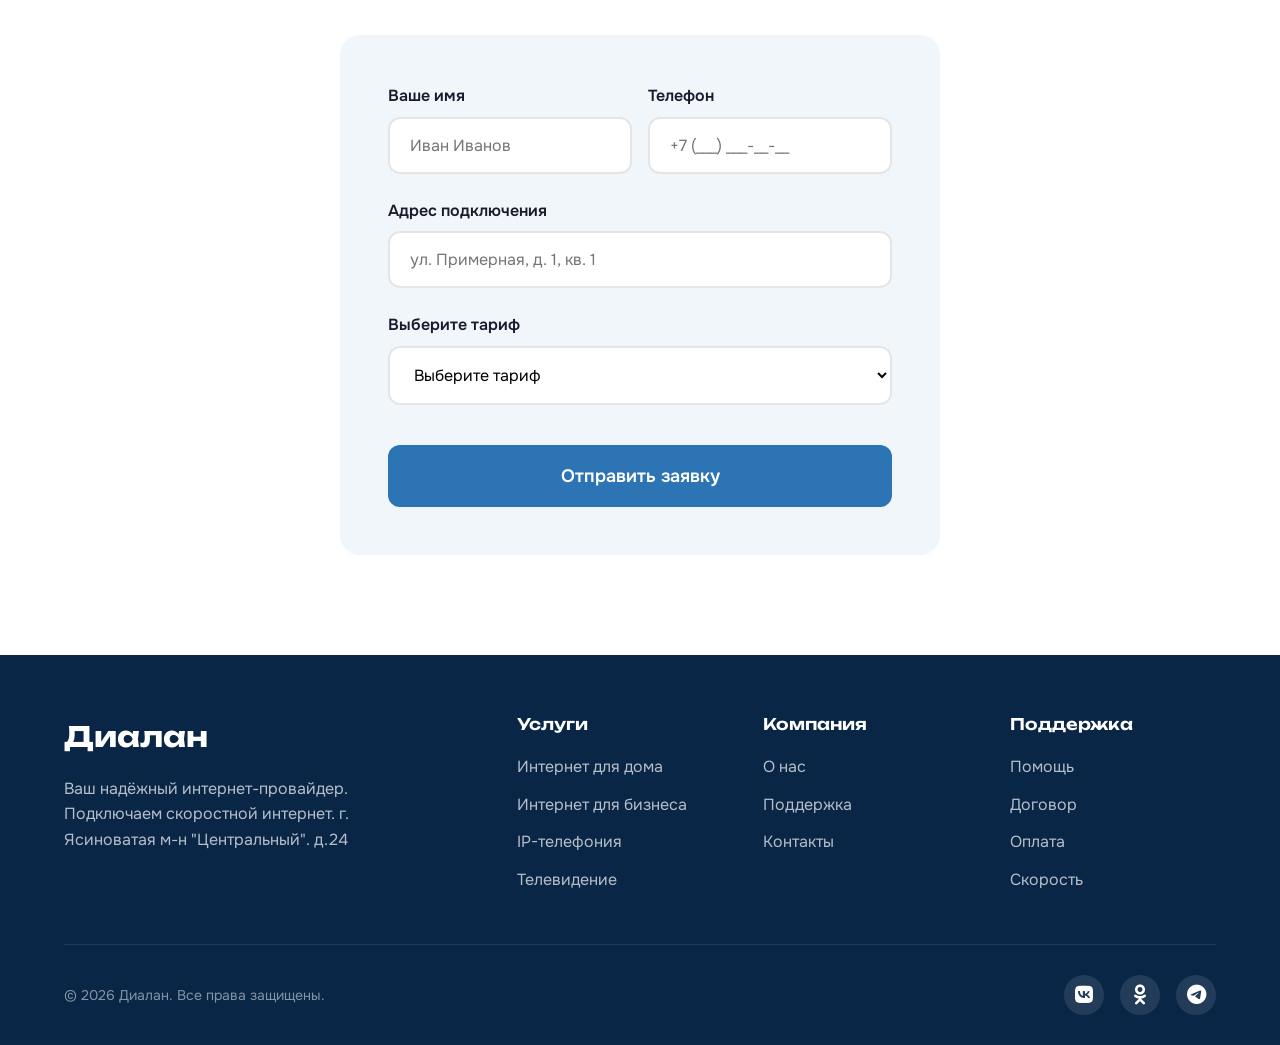
==== commit cec38a8c: "add new pages" ====
--- a/index.html
+++ b/index.html
@@ -3,937 +3,38 @@
 <head>
     <meta charset="UTF-8">
     <meta name="viewport" content="width=device-width, initial-scale=1.0">
-    <title>Диалайн - Интернет провайдер</title>
+    <title>Диалан - Интернет провайдер</title>
     <link rel="preconnect" href="https://fonts.googleapis.com">
     <link rel="preconnect" href="https://fonts.gstatic.com" crossorigin>
     <link href="https://fonts.googleapis.com/css2?family=Onest:wght@400;500;600;700&family=Unbounded:wght@400;500;600;700&display=swap" rel="stylesheet">
-    <style>
-        :root {
-            --primary: #0A2647;
-            --secondary: #144272;
-            --accent: #2C74B3;
-            --highlight: #205295;
-            --light: #F0F6FA;
-            --white: #FFFFFF;
-            --text: #1A1A2E;
-            --text-light: #6B7280;
-            --shadow: 0 20px 60px rgba(10, 38, 71, 0.1);
-            --shadow-hover: 0 30px 80px rgba(10, 38, 71, 0.15);
-            --radius: 20px;
-            --radius-sm: 12px;
-        }
-
-        * {
-            margin: 0;
-            padding: 0;
-            box-sizing: border-box;
-        }
-
-        html {
-            scroll-behavior: smooth;
-        }
-
-        body {
-            font-family: 'Onest', sans-serif;
-            color: var(--text);
-            background: var(--light);
-            line-height: 1.6;
-            overflow-x: hidden;
-        }
-
-        h1, h2, h3, h4 {
-            font-family: 'Unbounded', cursive;
-            font-weight: 600;
-            line-height: 1.2;
-        }
-
-        .container {
-            max-width: 1200px;
-            margin: 0 auto;
-            padding: 0 24px;
-        }
-
-        /* Header */
-        header {
-            position: fixed;
-            top: 0;
-            left: 0;
-            right: 0;
-            z-index: 1000;
-            padding: 20px 0;
-            transition: all 0.3s ease;
-        }
-
-        header.scrolled {
-            background: rgba(255, 255, 255, 0.9);
-            backdrop-filter: blur(20px);
-            box-shadow: 0 4px 30px rgba(0, 0, 0, 0.1);
-            padding: 12px 0;
-        }
-
-        header .container {
-            display: flex;
-            justify-content: space-between;
-            align-items: center;
-        }
-
-        .logo {
-            font-family: 'Unbounded', cursive;
-            font-size: 28px;
-            font-weight: 700;
-            color: var(--white);
-            text-decoration: none;
-            transition: color 0.3s;
-        }
-
-        header.scrolled .logo {
-            color: var(--primary);
-        }
-
-        nav {
-            display: flex;
-            gap: 40px;
-        }
-
-        nav a {
-            color: rgba(255, 255, 255, 0.9);
-            text-decoration: none;
-            font-weight: 500;
-            transition: color 0.3s;
-            position: relative;
-        }
-
-        nav a::after {
-            content: '';
-            position: absolute;
-            bottom: -4px;
-            left: 0;
-            width: 0;
-            height: 2px;
-            background: var(--accent);
-            transition: width 0.3s;
-        }
-
-        nav a:hover::after {
-            width: 100%;
-        }
-
-        header.scrolled nav a {
-            color: var(--text);
-        }
-
-        .phone {
-            display: flex;
-            align-items: center;
-            gap: 8px;
-            color: var(--white);
-            text-decoration: none;
-            font-weight: 600;
-            transition: color 0.3s;
-        }
-
-        header.scrolled .phone {
-            color: var(--text);
-        }
-
-        .phone svg {
-            width: 20px;
-            height: 20px;
-        }
-
-        /* Hero */
-        .hero {
-            min-height: 100vh;
-            background: linear-gradient(135deg, var(--primary) 0%, var(--secondary) 50%, var(--highlight) 100%);
-            display: flex;
-            align-items: center;
-            position: relative;
-            overflow: hidden;
-            padding: 80px 24px 0;
-        }
-
-        .hero::before {
-            content: '';
-            position: absolute;
-            top: 0;
-            left: 0;
-            right: 0;
-            bottom: 0;
-            background: url("data:image/svg+xml,%3Csvg xmlns='http://www.w3.org/2000/svg' viewBox='0 0 1440 320'%3E%3Cpath fill='%23ffffff' fill-opacity='0.03' d='M0,192L48,197.3C96,203,192,213,288,229.3C384,245,480,267,576,250.7C672,235,768,181,864,181.3C960,181,1056,235,1152,234.7C1248,235,1344,181,1392,154.7L1440,128L1440,320L1392,320C1344,320,1248,320,1152,320C1056,320,960,320,864,320C768,320,672,320,576,320C480,320,384,320,288,320C192,320,96,320,48,320L0,320Z'%3E%3C/path%3E%3C/svg%3E") no-repeat bottom;
-            background-size: cover;
-        }
-
-        .hero-content {
-            position: relative;
-            z-index: 2;
-            max-width: 700px;
-        }
-
-        .hero-visual {
-            position: absolute;
-            right: -100px;
-            top: 50%;
-            transform: translateY(-50%);
-            width: 600px;
-            height: 600px;
-            background: radial-gradient(circle, rgba(44, 116, 179, 0.3) 0%, transparent 70%);
-            animation: pulse 4s ease-in-out infinite;
-        }
-
-        @keyframes pulse {
-            0%, 100% { transform: translateY(-50%) scale(1); opacity: 0.5; }
-            50% { transform: translateY(-50%) scale(1.1); opacity: 0.8; }
-        }
-
-        .hero-slider {
-            position: relative;
-        }
-
-        .hero-slide {
-            display: none;
-            animation: fadeInUp 0.8s ease;
-        }
-
-        .hero-slide.active {
-            display: block;
-        }
-
-        .hero h1 {
-            font-size: 56px;
-            color: var(--white);
-            margin-bottom: 24px;
-        }
-
-        .hero p {
-            font-size: 20px;
-            color: rgba(255, 255, 255, 0.85);
-            margin-bottom: 40px;
-        }
-
-        .hero-buttons {
-            display: flex;
-            gap: 16px;
-            animation: fadeInUp 0.8s ease 0.4s both;
-        }
-
-        .slider-dots {
-            display: flex;
-            gap: 12px;
-            margin-bottom: 40px;
-        }
-
-        .slider-dot {
-            width: 12px;
-            height: 12px;
-            border-radius: 50%;
-            background: rgba(255, 255, 255, 0.3);
-            cursor: pointer;
-            transition: all 0.3s;
-        }
-
-        .slider-dot.active {
-            background: var(--accent);
-            transform: scale(1.2);
-        }
-
-        .slider-dot:hover {
-            background: rgba(255, 255, 255, 0.6);
-        }
-
-        .btn {
-            display: inline-flex;
-            align-items: center;
-            justify-content: center;
-            padding: 16px 32px;
-            border-radius: var(--radius-sm);
-            font-family: 'Onest', sans-serif;
-            font-size: 16px;
-            font-weight: 600;
-            text-decoration: none;
-            cursor: pointer;
-            border: none;
-            transition: all 0.3s ease;
-        }
-
-        .btn-primary {
-            background: var(--accent);
-            color: var(--white);
-        }
-
-        .btn-primary:hover {
-            background: var(--highlight);
-            transform: translateY(-2px);
-            box-shadow: 0 10px 30px rgba(44, 116, 179, 0.4);
-        }
-
-        .btn-secondary {
-            background: transparent;
-            color: var(--white);
-            border: 2px solid rgba(255, 255, 255, 0.3);
-        }
-
-        .btn-secondary:hover {
-            background: rgba(255, 255, 255, 0.1);
-            border-color: var(--white);
-        }
-
-        .hero-visual {
-            position: absolute;
-            right: -100px;
-            top: 50%;
-            transform: translateY(-50%);
-            width: 600px;
-            height: 600px;
-            background: radial-gradient(circle, rgba(44, 116, 179, 0.3) 0%, transparent 70%);
-            animation: pulse 4s ease-in-out infinite;
-        }
-
-        @keyframes pulse {
-            0%, 100% { transform: translateY(-50%) scale(1); opacity: 0.5; }
-            50% { transform: translateY(-50%) scale(1.1); opacity: 0.8; }
-        }
-
-        @keyframes fadeInUp {
-            from {
-                opacity: 0;
-                transform: translateY(30px);
-            }
-            to {
-                opacity: 1;
-                transform: translateY(0);
-            }
-        }
-
-        /* Calculator Section */
-        .calculator {
-            padding: 100px 0;
-            background: var(--white);
-        }
-
-        .section-header {
-            text-align: center;
-            margin-bottom: 60px;
-        }
-
-        .section-header h2 {
-            font-size: 40px;
-            color: var(--primary);
-            margin-bottom: 16px;
-        }
-
-        .section-header p {
-            font-size: 18px;
-            color: var(--text-light);
-        }
-
-        .calculator-wrapper {
-            display: grid;
-            grid-template-columns: 1fr 1fr;
-            gap: 40px;
-            background: var(--light);
-            border-radius: var(--radius);
-            padding: 40px;
-        }
-
-        .calc-controls {
-            display: flex;
-            flex-direction: column;
-            gap: 32px;
-        }
-
-        .calc-group label {
-            display: block;
-            font-weight: 600;
-            margin-bottom: 12px;
-            color: var(--text);
-        }
-
-        .slider-container {
-            position: relative;
-            padding: 10px 0;
-        }
-
-        .slider {
-            -webkit-appearance: none;
-            width: 100%;
-            height: 8px;
-            border-radius: 4px;
-            background: linear-gradient(to right, var(--accent), var(--primary));
-            outline: none;
-        }
-
-        .slider::-webkit-slider-thumb {
-            -webkit-appearance: none;
-            width: 24px;
-            height: 24px;
-            border-radius: 50%;
-            background: var(--accent);
-            cursor: pointer;
-            box-shadow: 0 4px 15px rgba(44, 116, 179, 0.4);
-            transition: transform 0.2s;
-        }
-
-        .slider::-webkit-slider-thumb:hover {
-            transform: scale(1.2);
-        }
-
-        .slider-value {
-            text-align: center;
-            font-size: 32px;
-            font-weight: 700;
-            color: var(--primary);
-            margin-top: 16px;
-            font-family: 'Unbounded', cursive;
-        }
-
-        .slider-value span {
-            font-size: 16px;
-            font-weight: 400;
-            color: var(--text-light);
-        }
-
-        .connection-type {
-            display: flex;
-            gap: 12px;
-        }
-
-        .type-btn {
-            flex: 1;
-            padding: 16px;
-            border: 2px solid #ddd;
-            border-radius: var(--radius-sm);
-            background: var(--white);
-            cursor: pointer;
-            transition: all 0.3s;
-            text-align: center;
-        }
-
-        .type-btn.active {
-            border-color: var(--accent);
-            background: rgba(44, 116, 179, 0.1);
-            color: var(--accent);
-        }
-
-        .type-btn:hover:not(.active) {
-            border-color: var(--accent);
-        }
-
-        .type-btn svg {
-            width: 32px;
-            height: 32px;
-            margin-bottom: 8px;
-        }
-
-        .type-btn span {
-            display: block;
-            font-weight: 600;
-        }
-
-        .add-services {
-            display: flex;
-            flex-direction: column;
-            gap: 12px;
-        }
-
-        .checkbox-item {
-            display: flex;
-            align-items: center;
-            gap: 12px;
-            padding: 12px 16px;
-            background: var(--white);
-            border-radius: var(--radius-sm);
-            cursor: pointer;
-            transition: all 0.3s;
-        }
-
-        .checkbox-item:hover {
-            box-shadow: var(--shadow);
-        }
-
-        .checkbox-item input {
-            width: 20px;
-            height: 20px;
-            accent-color: var(--accent);
-        }
-
-        .checkbox-item span {
-            flex: 1;
-            font-weight: 500;
-        }
-
-        .checkbox-item .price {
-            color: var(--accent);
-            font-weight: 600;
-        }
-
-        .calc-result {
-            background: var(--primary);
-            border-radius: var(--radius);
-            padding: 40px;
-            display: flex;
-            flex-direction: column;
-            justify-content: center;
-            text-align: center;
-            color: var(--white);
-        }
-
-        .calc-result h3 {
-            font-size: 24px;
-            margin-bottom: 8px;
-            color: rgba(255, 255, 255, 0.9);
-        }
-
-        .recommended-tariff {
-            font-size: 36px;
-            font-weight: 700;
-            margin: 24px 0;
-            font-family: 'Unbounded', cursive;
-        }
-
-        .tariff-speed {
-            font-size: 48px;
-            font-weight: 700;
-            color: var(--accent);
-            font-family: 'Unbounded', cursive;
-        }
-
-        .tariff-speed span {
-            font-size: 20px;
-            color: rgba(255, 255, 255, 0.7);
-        }
-
-        .total-price {
-            font-size: 56px;
-            font-weight: 700;
-            margin: 24px 0;
-            font-family: 'Unbounded', cursive;
-        }
-
-        .total-price span {
-            font-size: 24px;
-            color: rgba(255, 255, 255, 0.7);
-        }
-
-        .calc-result .btn {
-            margin-top: 24px;
-            width: 100%;
-        }
-
-        /* Tariffs Section */
-        .tariffs {
-            padding: 100px 0;
-            background: var(--light);
-        }
-
-        .tariffs-grid {
-            display: grid;
-            grid-template-columns: repeat(4, 1fr);
-            gap: 24px;
-        }
-
-        .tariff-card {
-            background: var(--white);
-            border-radius: var(--radius);
-            padding: 32px;
-            transition: all 0.3s ease;
-            position: relative;
-            border: 2px solid transparent;
-        }
-
-        .tariff-card:hover {
-            transform: translateY(-8px);
-            box-shadow: var(--shadow-hover);
-        }
-
-        .tariff-card.popular {
-            border-color: var(--accent);
-            transform: scale(1.05);
-        }
-
-        .tariff-card.popular:hover {
-            transform: scale(1.05) translateY(-8px);
-        }
-
-        .tariff-card.popular::before {
-            content: 'Популярный';
-            position: absolute;
-            top: -12px;
-            left: 50%;
-            transform: translateX(-50%);
-            background: var(--accent);
-            color: var(--white);
-            padding: 6px 16px;
-            border-radius: 20px;
-            font-size: 12px;
-            font-weight: 600;
-        }
-
-        .tariff-name {
-            font-size: 24px;
-            font-weight: 600;
-            margin-bottom: 16px;
-            font-family: 'Unbounded', cursive;
-            color: var(--primary);
-        }
-
-        .tariff-speed-card {
-            font-size: 40px;
-            font-weight: 700;
-            color: var(--accent);
-            margin-bottom: 8px;
-            font-family: 'Unbounded', cursive;
-        }
-
-        .tariff-speed-card span {
-            font-size: 16px;
-            color: var(--text-light);
-        }
-
-        .tariff-price {
-            font-size: 32px;
-            font-weight: 700;
-            margin: 24px 0;
-            font-family: 'Unbounded', cursive;
-            color: var(--primary);
-        }
-
-        .tariff-price span {
-            font-size: 16px;
-            font-weight: 400;
-            color: var(--text-light);
-        }
-
-        .tariff-features {
-            list-style: none;
-            margin-bottom: 24px;
-        }
-
-        .tariff-features li {
-            padding: 8px 0;
-            display: flex;
-            align-items: center;
-            gap: 8px;
-            color: var(--text-light);
-        }
-
-        .tariff-features li::before {
-            content: '✓';
-            color: var(--accent);
-            font-weight: 700;
-        }
-
-        .tariff-card .btn {
-            width: 100%;
-        }
-
-        /* Connection Form */
-        .connection {
-            padding: 100px 0;
-            background: var(--white);
-        }
-
-        .connection-form {
-            max-width: 600px;
-            margin: 0 auto;
-            background: var(--light);
-            border-radius: var(--radius);
-            padding: 48px;
-        }
-
-        .form-group {
-            margin-bottom: 24px;
-        }
-
-        .form-group label {
-            display: block;
-            font-weight: 600;
-            margin-bottom: 8px;
-            color: var(--text);
-        }
-
-        .form-group input,
-        .form-group select {
-            width: 100%;
-            padding: 16px 20px;
-            border: 2px solid #e5e5e5;
-            border-radius: var(--radius-sm);
-            font-family: 'Onest', sans-serif;
-            font-size: 16px;
-            transition: all 0.3s;
-            background: var(--white);
-        }
-
-        .form-group input:focus,
-        .form-group select:focus {
-            outline: none;
-            border-color: var(--accent);
-            box-shadow: 0 0 0 4px rgba(44, 116, 179, 0.1);
-        }
-
-        .form-group input.error {
-            border-color: #ef4444;
-        }
-
-        .error-message {
-            color: #ef4444;
-            font-size: 14px;
-            margin-top: 4px;
-            display: none;
-        }
-
-        .form-group input.error + .error-message {
-            display: block;
-        }
-
-        .form-row {
-            display: grid;
-            grid-template-columns: 1fr 1fr;
-            gap: 16px;
-        }
-
-        .connection-form .btn {
-            width: 100%;
-            margin-top: 16px;
-            padding: 20px;
-            font-size: 18px;
-        }
-
-        /* Modal */
-        .modal {
-            display: none;
-            position: fixed;
-            top: 0;
-            left: 0;
-            right: 0;
-            bottom: 0;
-            background: rgba(0, 0, 0, 0.5);
-            z-index: 2000;
-            align-items: center;
-            justify-content: center;
-            animation: fadeIn 0.3s;
-        }
-
-        .modal.active {
-            display: flex;
-        }
-
-        @keyframes fadeIn {
-            from { opacity: 0; }
-            to { opacity: 1; }
-        }
-
-        .modal-content {
-            background: var(--white);
-            border-radius: var(--radius);
-            padding: 48px;
-            text-align: center;
-            max-width: 400px;
-            animation: scaleIn 0.3s;
-        }
-
-        @keyframes scaleIn {
-            from { transform: scale(0.9); opacity: 0; }
-            to { transform: scale(1); opacity: 1; }
-        }
-
-        .modal-icon {
-            width: 80px;
-            height: 80px;
-            background: rgba(44, 116, 179, 0.1);
-            border-radius: 50%;
-            display: flex;
-            align-items: center;
-            justify-content: center;
-            margin: 0 auto 24px;
-        }
-
-        .modal-icon svg {
-            width: 40px;
-            height: 40px;
-            color: var(--accent);
-        }
-
-        .modal h3 {
-            font-size: 28px;
-            margin-bottom: 12px;
-            color: var(--primary);
-        }
-
-        .modal p {
-            color: var(--text-light);
-            margin-bottom: 24px;
-        }
-
-        /* Footer */
-        footer {
-            background: var(--primary);
-            color: var(--white);
-            padding: 60px 0 30px;
-        }
-
-        .footer-grid {
-            display: grid;
-            grid-template-columns: 2fr 1fr 1fr 1fr;
-            gap: 40px;
-            margin-bottom: 40px;
-        }
-
-        .footer-brand .logo {
-            margin-bottom: 16px;
-            display: inline-block;
-        }
-
-        .footer-brand p {
-            color: rgba(255, 255, 255, 0.7);
-            max-width: 300px;
-        }
-
-        .footer-column h4 {
-            font-size: 16px;
-            margin-bottom: 20px;
-            color: var(--white);
-        }
-
-        .footer-column ul {
-            list-style: none;
-        }
-
-        .footer-column li {
-            margin-bottom: 12px;
-        }
-
-        .footer-column a {
-            color: rgba(255, 255, 255, 0.7);
-            text-decoration: none;
-            transition: color 0.3s;
-        }
-
-        .footer-column a:hover {
-            color: var(--white);
-        }
-
-        .footer-bottom {
-            border-top: 1px solid rgba(255, 255, 255, 0.1);
-            padding-top: 30px;
-            display: flex;
-            justify-content: space-between;
-            align-items: center;
-        }
-
-        .footer-bottom p {
-            color: rgba(255, 255, 255, 0.5);
-            font-size: 14px;
-        }
-
-        .social-links {
-            display: flex;
-            gap: 16px;
-        }
-
-        .social-links a {
-            width: 40px;
-            height: 40px;
-            border-radius: 50%;
-            background: rgba(255, 255, 255, 0.1);
-            display: flex;
-            align-items: center;
-            justify-content: center;
-            transition: all 0.3s;
-        }
-
-        .social-links a:hover {
-            background: var(--accent);
-        }
-
-        .social-links svg {
-            width: 20px;
-            height: 20px;
-            fill: var(--white);
-        }
-
-        /* Responsive */
-        @media (max-width: 1024px) {
-            .hero-visual {
-                display: none;
-            }
-
-            .calculator-wrapper {
-                grid-template-columns: 1fr;
-            }
-
-            .tariffs-grid {
-                grid-template-columns: repeat(2, 1fr);
-            }
-
-            .footer-grid {
-                grid-template-columns: repeat(2, 1fr);
-            }
-        }
-
-        @media (max-width: 768px) {
-            nav {
-                display: none;
-            }
-
-            .hero h1 {
-                font-size: 36px;
-            }
-
-            .hero p {
-                font-size: 16px;
-            }
-
-            .hero-buttons {
-                flex-direction: column;
-            }
-
-            .section-header h2 {
-                font-size: 28px;
-            }
-
-            .tariffs-grid {
-                grid-template-columns: 1fr;
-            }
-
-            .tariff-card.popular {
-                transform: none;
-            }
-
-            .tariff-card.popular:hover {
-                transform: translateY(-8px);
-            }
-
-            .form-row {
-                grid-template-columns: 1fr;
-            }
-
-            .footer-grid {
-                grid-template-columns: 1fr;
-            }
-
-            .footer-bottom {
-                flex-direction: column;
-                gap: 16px;
-                text-align: center;
-            }
-        }
-    </style>
+    <link rel="stylesheet" href="https://cdnjs.cloudflare.com/ajax/libs/font-awesome/6.5.1/css/all.min.css">
+    <link rel="stylesheet" href="styles.css">
 </head>
 <body>
     <header>
         <div class="container">
-            <a href="#" class="logo">Диалайн</a>
+            <a href="#" class="logo">Диалан</a>
             <nav>
-                <a href="#tariffs">Тарифы</a>
-                <a href="#calculator">Калькулятор</a>
-                <a href="#connection">Подключение</a>
+                <a href="index.html#tariffs">Тарифы</a>
+                <a href="services.html">Услуги</a>
+                <a href="about.html">О нас</a>
+                <a href="support.html">Поддержка</a>
+                <a href="index.html#connection">Подключение</a>
             </nav>
-            <a href="tel:+74951234567" class="phone">
-                <svg viewBox="0 0 24 24" fill="none" stroke="currentColor" stroke-width="2">
-                    <path d="M22 16.92v3a2 2 0 0 1-2.18 2 19.79 19.79 0 0 1-8.63-3.07 19.5 19.5 0 0 1-6-6 19.79 19.79 0 0 1-3.07-8.67A2 2 0 0 1 4.11 2h3a2 2 0 0 1 2 1.72 12.84 12.84 0 0 0 .7 2.81 2 2 0 0 1-.45 2.11L8.09 9.91a16 16 0 0 0 6 6l1.27-1.27a2 2 0 0 1 2.11-.45 12.84 12.84 0 0 0 2.81.7A2 2 0 0 1 22 16.92z"/>
-                </svg>
-                +7 (495) 123-45-67
-            </a>
+            <div class="header-right">
+                <a href="tel:+79493094266" class="phone">
+                    <svg viewBox="0 0 24 24" fill="none" stroke="currentColor" stroke-width="2">
+                        <path d="M22 16.92v3a2 2 0 0 1-2.18 2 19.79 19.79 0 0 1-8.63-3.07 19.5 19.5 0 0 1-6-6 19.79 19.79 0 0 1-3.07-8.67A2 2 0 0 1 4.11 2h3a2 2 0 0 1 2 1.72 12.84 12.84 0 0 0 .7 2.81 2 2 0 0 1-.45 2.11L8.09 9.91a16 16 0 0 0 6 6l1.27-1.27a2 2 0 0 1 2.11-.45 12.84 12.84 0 0 0 2.81.7A2 2 0 0 1 22 16.92z"/>
+                    </svg>
+                    +7 949-309-42-66
+                </a>
+                <a href="lk.html" class="user-btn">
+                    <svg viewBox="0 0 24 24" fill="none" stroke="currentColor" stroke-width="2">
+                        <path d="M20 21v-2a4 4 0 0 0-4-4H8a4 4 0 0 0-4 4v2"/>
+                        <circle cx="12" cy="7" r="4"/>
+                    </svg>
+                </a>
+            </div>
         </div>
     </header>
 
@@ -1154,253 +255,48 @@
         <div class="container">
             <div class="footer-grid">
                 <div class="footer-brand">
-                    <a href="#" class="logo">Диалайн</a>
-                    <p>Ваш надёжный интернет-провайдер. Подключаем скоростной интернет по всей Москве и области.</p>
+                    <a href="#" class="logo">Диалан</a>
+                    <p>Ваш надёжный интернет-провайдер. Подключаем скоростной интернет. г. Ясиноватая м-н "Центральный". д.24</p>
                 </div>
                 <div class="footer-column">
                     <h4>Услуги</h4>
                     <ul>
-                        <li><a href="#">Интернет для дома</a></li>
-                        <li><a href="#">Интернет для бизнеса</a></li>
-                        <li><a href="#">IP-телефония</a></li>
-                        <li><a href="#">Телевидение</a></li>
+                        <li><a href="services.html#home">Интернет для дома</a></li>
+                        <li><a href="services.html#business">Интернет для бизнеса</a></li>
+                        <li><a href="services.html#phone">IP-телефония</a></li>
+                        <li><a href="services.html#tv">Телевидение</a></li>
                     </ul>
                 </div>
                 <div class="footer-column">
                     <h4>Компания</h4>
                     <ul>
-                        <li><a href="#">О нас</a></li>
-                        <li><a href="#">Новости</a></li>
-                        <li><a href="#">Вакансии</a></li>
+                        <li><a href="about.html">О нас</a></li>
+                        <li><a href="support.html">Поддержка</a></li>
                         <li><a href="#">Контакты</a></li>
                     </ul>
                 </div>
                 <div class="footer-column">
                     <h4>Поддержка</h4>
                     <ul>
-                        <li><a href="#">Помощь</a></li>
-                        <li><a href="#">Договор</a></li>
-                        <li><a href="#">Оплата</a></li>
+                        <li><a href="support.html">Помощь</a></li>
+                        <li><a href="support.html#docs">Договор</a></li>
+                        <li><a href="support.html#payment">Оплата</a></li>
                         <li><a href="#">Скорость</a></li>
                     </ul>
                 </div>
             </div>
             <div class="footer-bottom">
-                <p>© 2024 Диалайн. Все права защищены.</p>
+                <p>© <span id="currentYear"></span> Диалан. Все права защищены.</p>
                 <div class="social-links">
-                    <a href="#">
-                        <svg viewBox="0 0 24 24"><path d="M18.244 2.25h3.308l-7.227 8.26 8.502 11.24H16.17l-5.214-6.817L4.99 21.75H1.68l7.73-8.835L1.254 2.25H8.08l4.713 6.231zm-1.161 17.52h1.833L7.084 4.126H5.117z"/></svg>
-                    </a>
-                    <a href="#">
-                        <svg viewBox="0 0 24 24"><path d="M12 2.163c3.204 0 3.584.012 4.85.07 3.252.148 4.771 1.691 4.919 4.919.058 1.265.069 1.645.069 4.849 0 3.205-.012 3.584-.069 4.849-.149 3.225-1.664 4.771-4.919 4.919-1.266.058-1.644.07-4.85.07-3.204 0-3.584-.012-4.849-.07-3.26-.149-4.771-1.699-4.919-4.92-.058-1.265-.07-1.644-.07-4.849 0-3.204.013-3.583.07-4.849.149-3.227 1.664-4.771 4.919-4.919 1.266-.057 1.645-.069 4.849-.069zm0-2.163c-3.259 0-3.667.014-4.947.072-4.358.2-6.78 2.618-6.98 6.98-.059 1.281-.073 1.689-.073 4.948 0 3.259.014 3.668.072 4.948.2 4.358 2.618 6.78 6.98 6.98 1.281.058 1.689.072 4.948.072 3.259 0 3.668-.014 4.948-.072 4.354-.2 6.782-2.618 6.979-6.98.059-1.28.073-1.689.073-4.948 0-3.259-.014-3.667-.072-4.947-.196-4.354-2.617-6.78-6.979-6.98-1.281-.059-1.69-.073-4.949-.073zm0 5.838c-3.403 0-6.162 2.759-6.162 6.162s2.759 6.163 6.162 6.163 6.162-2.759 6.162-6.163c0-3.403-2.759-6.162-6.162-6.162zm0 10.162c-2.209 0-4-1.79-4-4 0-2.209 1.791-4 4-4s4 1.791 4 4c0 2.21-1.791 4-4 4zm6.406-11.845c-.796 0-1.441.645-1.441 1.44s.645 1.44 1.441 1.44c.795 0 1.439-.645 1.439-1.44s-.644-1.44-1.439-1.44z"/></svg>
-                    </a>
-                    <a href="#">
-                        <svg viewBox="0 0 24 24"><path d="M20.317 4.37a19.791 19.791 0 0 0-4.885-1.515.074.074 0 0 0-.079.037c-.21.375-.444.864-.608 1.25a18.27 18.27 0 0 0-5.487 0 12.64 12.64 0 0 0-.617-1.25.077.077 0 0 0-.079-.037A19.736 19.736 0 0 0 3.677 4.37a.07.07 0 0 0-.032.027C.533 9.046-.32 13.58.099 18.057a.082.082 0 0 0 .031.057 19.9 19.9 0 0 0 5.993 3.03.078.078 0 0 0 .084-.028 14.09 14.09 0 0 0 1.226-1.994.076.076 0 0 0-.041-.106 13.107 13.107 0 0 1-1.872-.892.077.077 0 0 1-.008-.128 10.2 10.2 0 0 0 .372-.292.074.074 0 0 1 .077-.01c3.928 1.793 8.18 1.793 12.062 0a.074.074 0 0 1 .078.01c.12.098.246.198.373.292a.077.077 0 0 1-.006.127 12.299 12.299 0 0 1-1.873.892.077.077 0 0 0-.041.107c.36.698.772 1.362 1.225 1.993a.076.076 0 0 0 .084.028 19.839 19.839 0 0 0 6.002-3.03.077.077 0 0 0 .032-.054c.5-5.177-.838-9.674-3.549-13.66a.061.061 0 0 0-.031-.03z"/></svg>
-                    </a>
+                    <a href="#" title="ВКонтакте"><i class="fab fa-vk"></i></a>
+                    <a href="#" title="Одноклассники"><i class="fab fa-odnoklassniki"></i></a>
+                    <a href="#" title="Telegram"><i class="fab fa-telegram"></i></a>
                 </div>
             </div>
         </div>
     </footer>
 
-    <script>
-        const speeds = [10, 30, 100, 200, 500, 1000];
-        const tariffs = [
-            { name: 'Старт', speed: 10, price: 199 },
-            { name: 'Старт', speed: 30, price: 299 },
-            { name: 'Оптимальный', speed: 100, price: 499 },
-            { name: 'Оптимальный', speed: 200, price: 599 },
-            { name: 'Премиум', speed: 500, price: 799 },
-            { name: 'Бизнес', speed: 1000, price: 1499 }
-        ];
-
-        let selectedSpeed = speeds[3];
-        let connectionType = 'ethernet';
-        let extraServices = 0;
-        let recommendedTariff = null;
-
-        const speedSlider = document.getElementById('speedSlider');
-        const speedValue = document.getElementById('speedValue');
-        const resultSpeed = document.getElementById('resultSpeed');
-        const recommendedTariffEl = document.getElementById('recommendedTariff');
-        const totalPriceEl = document.getElementById('totalPrice');
-        const typeBtns = document.querySelectorAll('.type-btn');
-        const checkboxes = document.querySelectorAll('.checkbox-item input');
-
-        speedSlider.addEventListener('input', function() {
-            selectedSpeed = speeds[this.value];
-            speedValue.textContent = selectedSpeed;
-            updateCalculator();
-        });
-
-        typeBtns.forEach(btn => {
-            btn.addEventListener('click', function() {
-                typeBtns.forEach(b => b.classList.remove('active'));
-                this.classList.add('active');
-                connectionType = this.dataset.type;
-            });
-        });
-
-        checkboxes.forEach(cb => {
-            cb.addEventListener('change', function() {
-                let total = 0;
-                checkboxes.forEach(c => {
-                    if (c.checked) total += parseInt(c.value);
-                });
-                extraServices = total;
-                updateCalculator();
-            });
-        });
-
-        function updateCalculator() {
-            const suitableTariffs = tariffs.filter(t => t.speed >= selectedSpeed);
-            recommendedTariff = suitableTariffs[0];
-            
-            if (!recommendedTariff) {
-                recommendedTariff = tariffs[tariffs.length - 1];
-            }
-
-            recommendedTariffEl.textContent = recommendedTariff.name;
-            resultSpeed.textContent = recommendedTariff.speed;
-            totalPriceEl.textContent = recommendedTariff.price + extraServices;
-        }
-
-        function selectTariff() {
-            if (recommendedTariff) {
-                const select = document.getElementById('tariff');
-                const tariffMap = {
-                    'Старт': 'start',
-                    'Оптимальный': 'optimal',
-                    'Премиум': 'premium',
-                    'Бизнес': 'business'
-                };
-                select.value = tariffMap[recommendedTariff.name];
-            }
-        }
-
-        function setTariff(name, speed, price) {
-            const select = document.getElementById('tariff');
-            const tariffMap = {
-                'Старт': 'start',
-                'Оптимальный': 'optimal',
-                'Премиум': 'premium',
-                'Бизнес': 'business'
-            };
-            select.value = tariffMap[name];
-        }
-
-        // Hero slider
-        const slides = document.querySelectorAll('.hero-slide');
-        const dots = document.querySelectorAll('.slider-dot');
-        let currentSlide = 0;
-        let slideInterval;
-
-        function showSlide(index) {
-            slides.forEach(s => s.classList.remove('active'));
-            dots.forEach(d => d.classList.remove('active'));
-            slides[index].classList.add('active');
-            dots[index].classList.add('active');
-            currentSlide = index;
-        }
-
-        function nextSlide() {
-            showSlide((currentSlide + 1) % slides.length);
-        }
-
-        function startSlider() {
-            slideInterval = setInterval(nextSlide, 5000);
-        }
-
-        dots.forEach(dot => {
-            dot.addEventListener('click', function() {
-                clearInterval(slideInterval);
-                showSlide(parseInt(this.dataset.slide));
-                startSlider();
-            });
-        });
-
-        startSlider();
-
-        // Header scroll effect
-        window.addEventListener('scroll', function() {
-            const header = document.querySelector('header');
-            if (window.scrollY > 50) {
-                header.classList.add('scrolled');
-            } else {
-                header.classList.remove('scrolled');
-            }
-        });
-
-        // Form validation and submission
-        const form = document.getElementById('connectionForm');
-        const modal = document.getElementById('successModal');
-
-        form.addEventListener('submit', function(e) {
-            e.preventDefault();
-            
-            let isValid = true;
-            const inputs = form.querySelectorAll('input[required], select[required]');
-            
-            inputs.forEach(input => {
-                input.classList.remove('error');
-                if (!input.value.trim()) {
-                    input.classList.add('error');
-                    isValid = false;
-                }
-            });
-
-            if (isValid) {
-                const formData = {
-                    name: document.getElementById('name').value,
-                    phone: document.getElementById('phone').value,
-                    address: document.getElementById('address').value,
-                    tariff: document.getElementById('tariff').value,
-                    date: new Date().toISOString()
-                };
-
-                localStorage.setItem('dialan_application', JSON.stringify(formData));
-                
-                modal.classList.add('active');
-                form.reset();
-            }
-        });
-
-        function closeModal() {
-            modal.classList.remove('active');
-        }
-
-        modal.addEventListener('click', function(e) {
-            if (e.target === modal) {
-                closeModal();
-            }
-        });
-
-        // Phone mask
-        const phoneInput = document.getElementById('phone');
-        phoneInput.addEventListener('input', function(e) {
-            let value = e.target.value.replace(/\D/g, '');
-            if (value.length > 0) {
-                value = '+' + value;
-            }
-            if (value.length > 1) {
-                value = value.substring(0, 2) + ' (' + value.substring(2);
-            }
-            if (value.length > 7) {
-                value = value.substring(0, 7) + ') ' + value.substring(7);
-            }
-            if (value.length > 12) {
-                value = value.substring(0, 12) + '-' + value.substring(12);
-            }
-            if (value.length > 15) {
-                value = value.substring(0, 15) + '-' + value.substring(15);
-            }
-            if (value.length > 17) {
-                value = value.substring(0, 17);
-            }
-            e.target.value = value;
-        });
-
-        // Initialize calculator
-        updateCalculator();
     </script>
+    <script src="script.js"></script>
 </body>
 </html>
--- a/styles.css
+++ b/styles.css
@@ -0,0 +1,947 @@
+:root {
+    --primary: #0A2647;
+    --secondary: #144272;
+    --accent: #2C74B3;
+    --highlight: #205295;
+    --light: #F0F6FA;
+    --white: #FFFFFF;
+    --text: #1A1A2E;
+    --text-light: #6B7280;
+    --shadow: 0 20px 60px rgba(10, 38, 71, 0.1);
+    --shadow-hover: 0 30px 80px rgba(10, 38, 71, 0.15);
+    --radius: 20px;
+    --radius-sm: 12px;
+}
+
+* {
+    margin: 0;
+    padding: 0;
+    box-sizing: border-box;
+}
+
+html {
+    scroll-behavior: smooth;
+    overflow-x: hidden;
+}
+
+body {
+    font-family: 'Onest', sans-serif;
+    color: var(--text);
+    background: var(--light);
+    line-height: 1.6;
+    overflow-x: hidden;
+    max-width: 100vw;
+}
+
+h1, h2, h3, h4 {
+    font-family: 'Unbounded', cursive;
+    font-weight: 600;
+    line-height: 1.2;
+}
+
+.container {
+    max-width: 1200px;
+    margin: 0 auto;
+    padding: 0 24px;
+}
+
+/* Header */
+header {
+    position: fixed;
+    top: 0;
+    left: 0;
+    right: 0;
+    z-index: 1000;
+    padding: 20px 0;
+    transition: all 0.3s ease;
+}
+
+header.scrolled {
+    background: rgba(255, 255, 255, 0.9);
+    backdrop-filter: blur(20px);
+    box-shadow: 0 4px 30px rgba(0, 0, 0, 0.1);
+    padding: 12px 0;
+}
+
+header .container {
+    display: flex;
+    justify-content: space-between;
+    align-items: center;
+}
+
+.logo {
+    font-family: 'Unbounded', cursive;
+    font-size: 28px;
+    font-weight: 700;
+    color: var(--white);
+    text-decoration: none;
+    transition: color 0.3s;
+}
+
+header.scrolled .logo {
+    color: var(--primary);
+}
+
+nav {
+    display: flex;
+    gap: 40px;
+}
+
+nav a {
+    color: rgba(255, 255, 255, 0.9);
+    text-decoration: none;
+    font-weight: 500;
+    transition: color 0.3s;
+    position: relative;
+}
+
+nav a::after {
+    content: '';
+    position: absolute;
+    bottom: -4px;
+    left: 0;
+    width: 0;
+    height: 2px;
+    background: var(--accent);
+    transition: width 0.3s;
+}
+
+nav a:hover::after {
+    width: 100%;
+}
+
+header.scrolled nav a {
+    color: var(--text);
+}
+
+.phone {
+    display: flex;
+    align-items: center;
+    gap: 8px;
+    color: var(--white);
+    text-decoration: none;
+    font-weight: 600;
+    transition: color 0.3s;
+}
+
+header.scrolled .phone {
+    color: var(--text);
+}
+
+header.scrolled .user-btn {
+    background: var(--light);
+    color: var(--text);
+}
+
+header.scrolled .user-btn:hover {
+    background: var(--accent);
+    color: var(--white);
+}
+
+.phone svg {
+    width: 20px;
+    height: 20px;
+}
+
+.header-right {
+    display: flex;
+    align-items: center;
+    gap: 20px;
+}
+
+.user-btn {
+    display: flex;
+    align-items: center;
+    justify-content: center;
+    width: 40px;
+    height: 40px;
+    background: rgba(255, 255, 255, 0.1);
+    border-radius: 50%;
+    text-decoration: none;
+    color: var(--white);
+    transition: all 0.3s;
+}
+
+header.scrolled .user-btn {
+    background: var(--light);
+    color: var(--text);
+}
+
+.user-btn:hover {
+    background: var(--accent);
+    color: var(--white);
+}
+
+.user-btn svg {
+    width: 20px;
+    height: 20px;
+}
+
+/* Hero */
+.hero {
+    min-height: 100vh;
+    background: linear-gradient(135deg, var(--primary) 0%, var(--secondary) 50%, var(--highlight) 100%);
+    display: flex;
+    align-items: center;
+    position: relative;
+    overflow: hidden;
+    padding: 80px 24px 0;
+}
+
+.hero::before {
+    content: '';
+    position: absolute;
+    top: 0;
+    left: 0;
+    right: 0;
+    bottom: 0;
+    background: url("data:image/svg+xml,%3Csvg xmlns='http://www.w3.org/2000/svg' viewBox='0 0 1440 320'%3E%3Cpath fill='%23ffffff' fill-opacity='0.03' d='M0,192L48,197.3C96,203,192,213,288,229.3C384,245,480,267,576,250.7C672,235,768,181,864,181.3C960,181,1056,235,1152,234.7C1248,235,1344,181,1392,154.7L1440,128L1440,320L1392,320C1344,320,1248,320,1152,320C1056,320,960,320,864,320C768,320,672,320,576,320C480,320,384,320,288,320C192,320,96,320,48,320L0,320Z'%3E%3C/path%3E%3C/svg%3E") no-repeat bottom;
+    background-size: cover;
+}
+
+.hero-content {
+    padding-left: 5%;
+    position: relative;
+    z-index: 2;
+    max-width: 900px;
+}
+
+.hero-visual {
+    position: absolute;
+    right: -50px;
+    top: 50%;
+    transform: translateY(-50%);
+    width: 400px;
+    height: 400px;
+    background: radial-gradient(circle, rgba(44, 116, 179, 0.3) 0%, transparent 70%);
+    animation: pulse 4s ease-in-out infinite;
+    pointer-events: none;
+    z-index: 1;
+}
+
+@keyframes pulse {
+    0%, 100% { transform: translateY(-50%) scale(1); opacity: 0.5; }
+    50% { transform: translateY(-50%) scale(1.1); opacity: 0.8; }
+}
+
+.hero-slider {
+    position: relative;
+}
+
+.hero-slide {
+    display: none;
+    animation: fadeInUp 0.8s ease;
+}
+
+.hero-slide.active {
+    display: block;
+}
+
+.hero h1 {
+    font-size: 56px;
+    color: var(--white);
+    margin-bottom: 24px;
+}
+
+.hero p {
+    font-size: 20px;
+    color: rgba(255, 255, 255, 0.85);
+    margin-bottom: 40px;
+}
+
+.hero-buttons {
+    display: flex;
+    gap: 16px;
+    animation: fadeInUp 0.8s ease 0.4s both;
+}
+
+.slider-dots {
+    display: flex;
+    gap: 12px;
+    margin-bottom: 40px;
+}
+
+.slider-dot {
+    width: 12px;
+    height: 12px;
+    border-radius: 50%;
+    background: rgba(255, 255, 255, 0.3);
+    cursor: pointer;
+    transition: all 0.3s;
+}
+
+.slider-dot.active {
+    background: var(--accent);
+    transform: scale(1.2);
+}
+
+.slider-dot:hover {
+    background: rgba(255, 255, 255, 0.6);
+}
+
+.btn {
+    display: inline-flex;
+    align-items: center;
+    justify-content: center;
+    padding: 16px 32px;
+    border-radius: var(--radius-sm);
+    font-family: 'Onest', sans-serif;
+    font-size: 16px;
+    font-weight: 600;
+    text-decoration: none;
+    cursor: pointer;
+    border: none;
+    transition: all 0.3s ease;
+}
+
+.btn-primary {
+    background: var(--accent);
+    color: var(--white);
+}
+
+.btn-primary:hover {
+    background: var(--highlight);
+    transform: translateY(-2px);
+    box-shadow: 0 10px 30px rgba(44, 116, 179, 0.4);
+}
+
+.btn-secondary {
+    background: transparent;
+    color: var(--white);
+    border: 2px solid rgba(255, 255, 255, 0.3);
+}
+
+.btn-secondary:hover {
+    background: rgba(255, 255, 255, 0.1);
+    border-color: var(--white);
+}
+
+@keyframes fadeInUp {
+    from {
+        opacity: 0;
+        transform: translateY(30px);
+    }
+    to {
+        opacity: 1;
+        transform: translateY(0);
+    }
+}
+
+/* Calculator Section */
+.calculator {
+    padding: 100px 0;
+    background: var(--white);
+}
+
+.section-header {
+    text-align: center;
+    margin-bottom: 60px;
+}
+
+.section-header h2 {
+    font-size: 40px;
+    color: var(--primary);
+    margin-bottom: 16px;
+}
+
+.section-header p {
+    font-size: 18px;
+    color: var(--text-light);
+}
+
+.calculator-wrapper {
+    display: grid;
+    grid-template-columns: 1fr 1fr;
+    gap: 40px;
+    background: var(--light);
+    border-radius: var(--radius);
+    padding: 40px;
+}
+
+.calc-controls {
+    display: flex;
+    flex-direction: column;
+    gap: 32px;
+}
+
+.calc-group label {
+    display: block;
+    font-weight: 600;
+    margin-bottom: 12px;
+    color: var(--text);
+}
+
+.slider-container {
+    position: relative;
+    padding: 10px 0;
+}
+
+.slider {
+    -webkit-appearance: none;
+    width: 100%;
+    height: 8px;
+    border-radius: 4px;
+    background: linear-gradient(to right, var(--accent), var(--primary));
+    outline: none;
+}
+
+.slider::-webkit-slider-thumb {
+    -webkit-appearance: none;
+    width: 24px;
+    height: 24px;
+    border-radius: 50%;
+    background: var(--accent);
+    cursor: pointer;
+    box-shadow: 0 4px 15px rgba(44, 116, 179, 0.4);
+    transition: transform 0.2s;
+}
+
+.slider::-webkit-slider-thumb:hover {
+    transform: scale(1.2);
+}
+
+.slider-value {
+    text-align: center;
+    font-size: 32px;
+    font-weight: 700;
+    color: var(--primary);
+    margin-top: 16px;
+    font-family: 'Unbounded', cursive;
+}
+
+.slider-value span {
+    font-size: 16px;
+    font-weight: 400;
+    color: var(--text-light);
+}
+
+.connection-type {
+    display: flex;
+    gap: 12px;
+}
+
+.type-btn {
+    flex: 1;
+    padding: 16px;
+    border: 2px solid #ddd;
+    border-radius: var(--radius-sm);
+    background: var(--white);
+    cursor: pointer;
+    transition: all 0.3s;
+    text-align: center;
+}
+
+.type-btn.active {
+    border-color: var(--accent);
+    background: rgba(44, 116, 179, 0.1);
+    color: var(--accent);
+}
+
+.type-btn:hover:not(.active) {
+    border-color: var(--accent);
+}
+
+.type-btn svg {
+    width: 32px;
+    height: 32px;
+    margin-bottom: 8px;
+}
+
+.type-btn span {
+    display: block;
+    font-weight: 600;
+}
+
+.add-services {
+    display: flex;
+    flex-direction: column;
+    gap: 12px;
+}
+
+.checkbox-item {
+    display: flex;
+    align-items: center;
+    gap: 12px;
+    padding: 12px 16px;
+    background: var(--white);
+    border-radius: var(--radius-sm);
+    cursor: pointer;
+    transition: all 0.3s;
+}
+
+.checkbox-item:hover {
+    box-shadow: var(--shadow);
+}
+
+.checkbox-item input {
+    width: 20px;
+    height: 20px;
+    accent-color: var(--accent);
+}
+
+.checkbox-item span {
+    flex: 1;
+    font-weight: 500;
+}
+
+.checkbox-item .price {
+    color: var(--accent);
+    font-weight: 600;
+}
+
+.calc-result {
+    background: var(--primary);
+    border-radius: var(--radius);
+    padding: 40px;
+    display: flex;
+    flex-direction: column;
+    justify-content: center;
+    text-align: center;
+    color: var(--white);
+}
+
+.calc-result h3 {
+    font-size: 24px;
+    margin-bottom: 8px;
+    color: rgba(255, 255, 255, 0.9);
+}
+
+.recommended-tariff {
+    font-size: 36px;
+    font-weight: 700;
+    margin: 24px 0;
+    font-family: 'Unbounded', cursive;
+}
+
+.tariff-speed {
+    font-size: 48px;
+    font-weight: 700;
+    color: var(--accent);
+    font-family: 'Unbounded', cursive;
+}
+
+.tariff-speed span {
+    font-size: 20px;
+    color: rgba(255, 255, 255, 0.7);
+}
+
+.total-price {
+    font-size: 56px;
+    font-weight: 700;
+    margin: 24px 0;
+    font-family: 'Unbounded', cursive;
+}
+
+.total-price span {
+    font-size: 24px;
+    color: rgba(255, 255, 255, 0.7);
+}
+
+.calc-result .btn {
+    margin-top: 24px;
+    width: 100%;
+}
+
+/* Tariffs Section */
+.tariffs {
+    padding: 100px 0;
+    background: var(--light);
+}
+
+.tariffs-grid {
+    display: grid;
+    grid-template-columns: repeat(4, 1fr);
+    gap: 24px;
+}
+
+.tariff-card {
+    background: var(--white);
+    border-radius: var(--radius);
+    padding: 32px;
+    transition: all 0.3s ease;
+    position: relative;
+    border: 2px solid transparent;
+    display: flex;
+    flex-direction: column;
+    min-height: 420px;
+}
+
+.tariff-card:hover {
+    transform: translateY(-8px);
+    box-shadow: var(--shadow-hover);
+}
+
+.tariff-card.popular {
+    border-color: var(--accent);
+    transform: scale(1.05);
+}
+
+.tariff-card.popular:hover {
+    transform: scale(1.05) translateY(-8px);
+}
+
+.tariff-card.popular::before {
+    content: 'Популярный';
+    position: absolute;
+    top: -12px;
+    left: 50%;
+    transform: translateX(-50%);
+    background: var(--accent);
+    color: var(--white);
+    padding: 6px 16px;
+    border-radius: 20px;
+    font-size: 12px;
+    font-weight: 600;
+}
+
+.tariff-name {
+    font-size: 24px;
+    font-weight: 600;
+    margin-bottom: 16px;
+    font-family: 'Unbounded', cursive;
+    color: var(--primary);
+}
+
+.tariff-speed-card {
+    font-size: 40px;
+    font-weight: 700;
+    color: var(--accent);
+    margin-bottom: 8px;
+    font-family: 'Unbounded', cursive;
+}
+
+.tariff-speed-card span {
+    font-size: 16px;
+    color: var(--text-light);
+}
+
+.tariff-price {
+    font-size: 32px;
+    font-weight: 700;
+    margin: 24px 0;
+    font-family: 'Unbounded', cursive;
+    color: var(--primary);
+}
+
+.tariff-price span {
+    font-size: 16px;
+    font-weight: 400;
+    color: var(--text-light);
+}
+
+.tariff-features {
+    list-style: none;
+    margin-bottom: 24px;
+    flex: 1;
+}
+
+.tariff-features li {
+    padding: 8px 0;
+    display: flex;
+    align-items: center;
+    gap: 8px;
+    color: var(--text-light);
+}
+
+.tariff-features li::before {
+    content: '✓';
+    color: var(--accent);
+    font-weight: 700;
+}
+
+.tariff-card .btn {
+    width: 100%;
+    margin-top: auto;
+}
+
+/* Connection Form */
+.connection {
+    padding: 100px 0;
+    background: var(--white);
+}
+
+.connection-form {
+    max-width: 600px;
+    margin: 0 auto;
+    background: var(--light);
+    border-radius: var(--radius);
+    padding: 48px;
+}
+
+.form-group {
+    margin-bottom: 24px;
+}
+
+.form-group label {
+    display: block;
+    font-weight: 600;
+    margin-bottom: 8px;
+    color: var(--text);
+}
+
+.form-group input,
+.form-group select {
+    width: 100%;
+    padding: 16px 20px;
+    border: 2px solid #e5e5e5;
+    border-radius: var(--radius-sm);
+    font-family: 'Onest', sans-serif;
+    font-size: 16px;
+    transition: all 0.3s;
+    background: var(--white);
+}
+
+.form-group input:focus,
+.form-group select:focus {
+    outline: none;
+    border-color: var(--accent);
+    box-shadow: 0 0 0 4px rgba(44, 116, 179, 0.1);
+}
+
+.form-group input.error {
+    border-color: #ef4444;
+}
+
+.error-message {
+    color: #ef4444;
+    font-size: 14px;
+    margin-top: 4px;
+    display: none;
+}
+
+.form-group input.error + .error-message {
+    display: block;
+}
+
+.form-row {
+    display: grid;
+    grid-template-columns: 1fr 1fr;
+    gap: 16px;
+}
+
+.connection-form .btn {
+    width: 100%;
+    margin-top: 16px;
+    padding: 20px;
+    font-size: 18px;
+}
+
+/* Modal */
+.modal {
+    display: none;
+    position: fixed;
+    top: 0;
+    left: 0;
+    right: 0;
+    bottom: 0;
+    background: rgba(0, 0, 0, 0.5);
+    z-index: 2000;
+    align-items: center;
+    justify-content: center;
+    animation: fadeIn 0.3s;
+}
+
+.modal.active {
+    display: flex;
+}
+
+@keyframes fadeIn {
+    from { opacity: 0; }
+    to { opacity: 1; }
+}
+
+.modal-content {
+    background: var(--white);
+    border-radius: var(--radius);
+    padding: 48px;
+    text-align: center;
+    max-width: 400px;
+    animation: scaleIn 0.3s;
+}
+
+@keyframes scaleIn {
+    from { transform: scale(0.9); opacity: 0; }
+    to { transform: scale(1); opacity: 1; }
+}
+
+.modal-icon {
+    width: 80px;
+    height: 80px;
+    background: rgba(44, 116, 179, 0.1);
+    border-radius: 50%;
+    display: flex;
+    align-items: center;
+    justify-content: center;
+    margin: 0 auto 24px;
+}
+
+.modal-icon svg {
+    width: 40px;
+    height: 40px;
+    color: var(--accent);
+}
+
+.modal h3 {
+    font-size: 28px;
+    margin-bottom: 12px;
+    color: var(--primary);
+}
+
+.modal p {
+    color: var(--text-light);
+    margin-bottom: 24px;
+}
+
+/* Footer */
+footer {
+    background: var(--primary);
+    color: var(--white);
+    padding: 60px 0 30px;
+}
+
+.footer-grid {
+    display: grid;
+    grid-template-columns: 2fr 1fr 1fr 1fr;
+    gap: 40px;
+    margin-bottom: 40px;
+}
+
+.footer-brand .logo {
+    margin-bottom: 16px;
+    display: inline-block;
+}
+
+.footer-brand p {
+    color: rgba(255, 255, 255, 0.7);
+    max-width: 300px;
+}
+
+.footer-column h4 {
+    font-size: 16px;
+    margin-bottom: 20px;
+    color: var(--white);
+}
+
+.footer-column ul {
+    list-style: none;
+}
+
+.footer-column li {
+    margin-bottom: 12px;
+}
+
+.footer-column a {
+    color: rgba(255, 255, 255, 0.7);
+    text-decoration: none;
+    transition: color 0.3s;
+}
+
+.footer-column a:hover {
+    color: var(--white);
+}
+
+.footer-bottom {
+    border-top: 1px solid rgba(255, 255, 255, 0.1);
+    padding-top: 30px;
+    display: flex;
+    justify-content: space-between;
+    align-items: center;
+}
+
+.footer-bottom p {
+    color: rgba(255, 255, 255, 0.5);
+    font-size: 14px;
+}
+
+.social-links {
+    display: flex;
+    gap: 16px;
+}
+
+.social-links a {
+    width: 40px;
+    height: 40px;
+    border-radius: 50%;
+    background: rgba(255, 255, 255, 0.1);
+    display: flex;
+    align-items: center;
+    justify-content: center;
+    transition: all 0.3s;
+    text-decoration: none;
+}
+
+.social-links a:hover {
+    background: var(--accent);
+}
+
+.social-links i {
+    font-size: 20px;
+    color: var(--white);
+}
+
+/* Responsive */
+@media (max-width: 1024px) {
+    .hero-visual {
+        display: none;
+    }
+
+    .calculator-wrapper {
+        grid-template-columns: 1fr;
+    }
+
+    .tariffs-grid {
+        grid-template-columns: repeat(2, 1fr);
+    }
+
+    .footer-grid {
+        grid-template-columns: repeat(2, 1fr);
+    }
+}
+
+@media (max-width: 768px) {
+    nav {
+        display: none;
+    }
+
+    .hero h1 {
+        font-size: 36px;
+    }
+
+    .hero p {
+        font-size: 16px;
+    }
+
+    .hero-buttons {
+        flex-direction: column;
+    }
+
+    .section-header h2 {
+        font-size: 28px;
+    }
+
+    .tariffs-grid {
+        grid-template-columns: 1fr;
+    }
+
+    .tariff-card.popular {
+        transform: none;
+    }
+
+    .tariff-card.popular:hover {
+        transform: translateY(-8px);
+    }
+
+    .form-row {
+        grid-template-columns: 1fr;
+    }
+
+    .footer-grid {
+        grid-template-columns: 1fr;
+    }
+
+    .footer-bottom {
+        flex-direction: column;
+        gap: 16px;
+        text-align: center;
+    }
+}
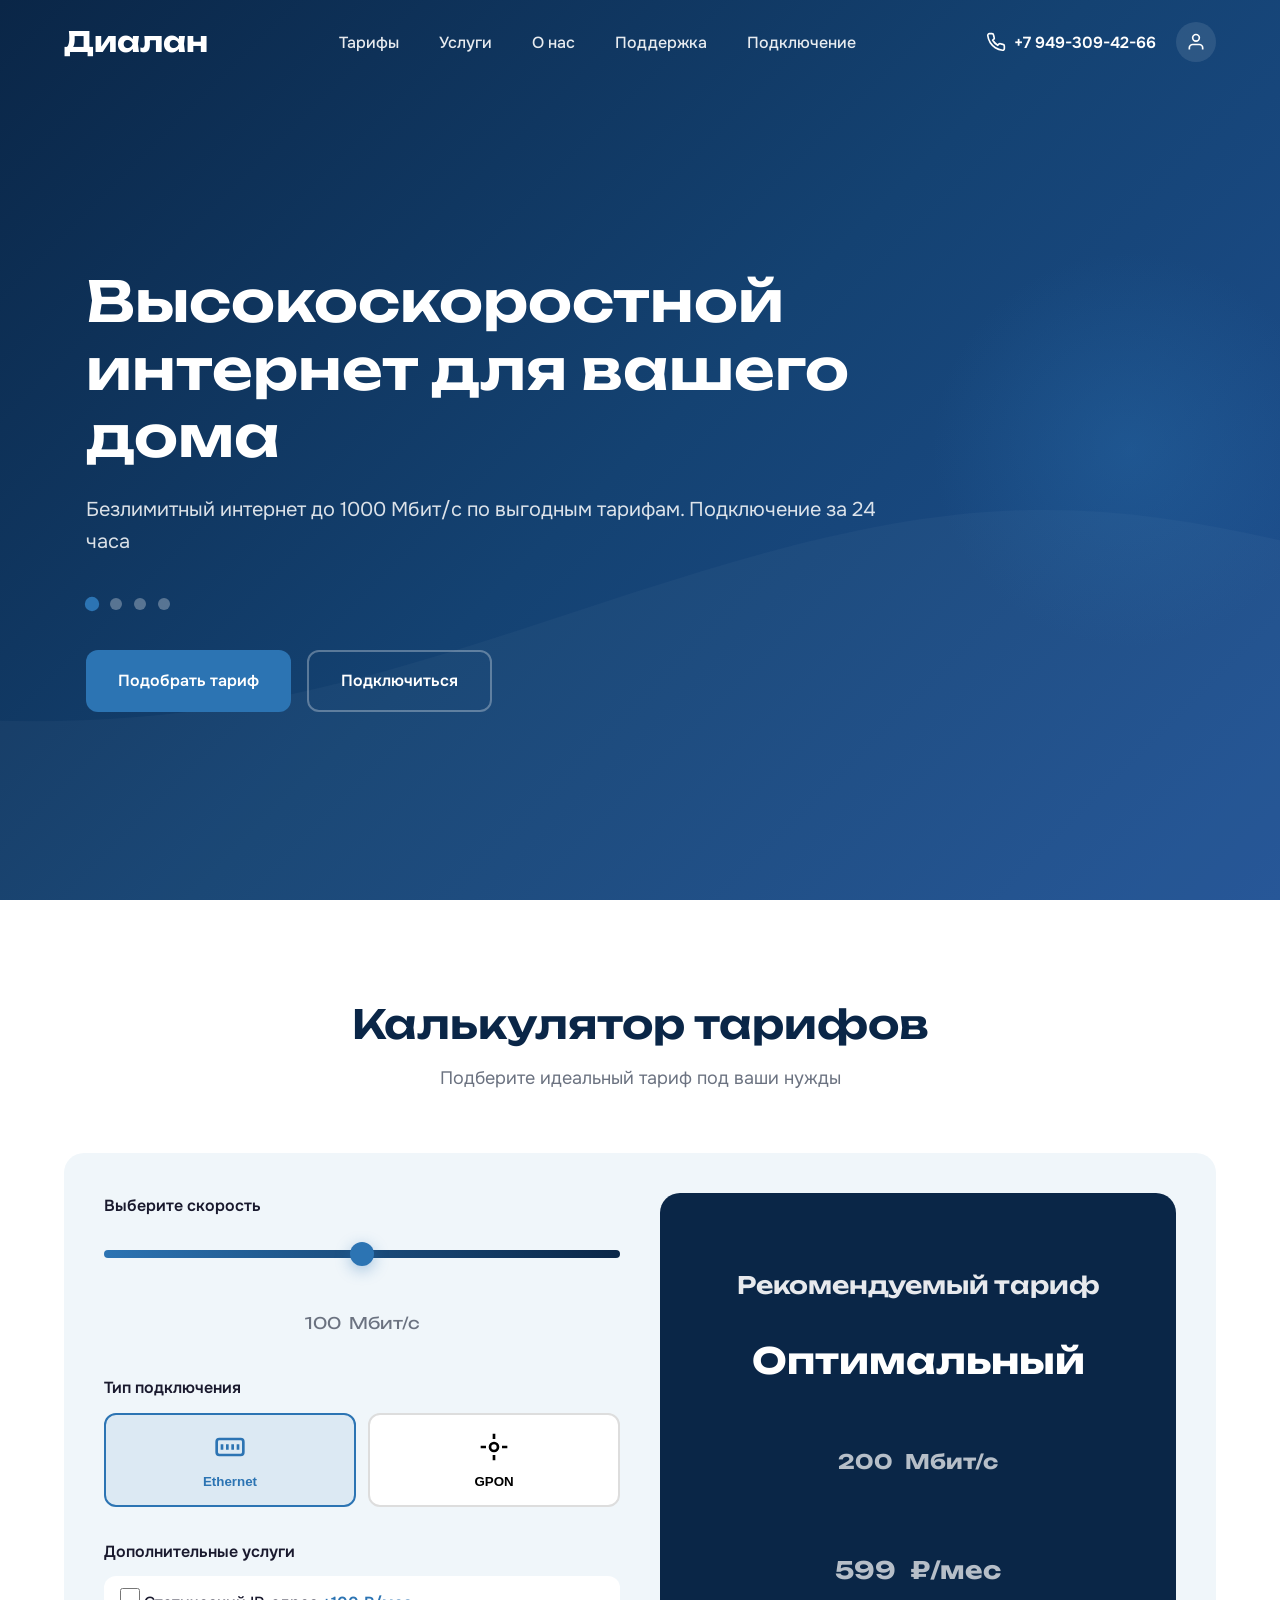
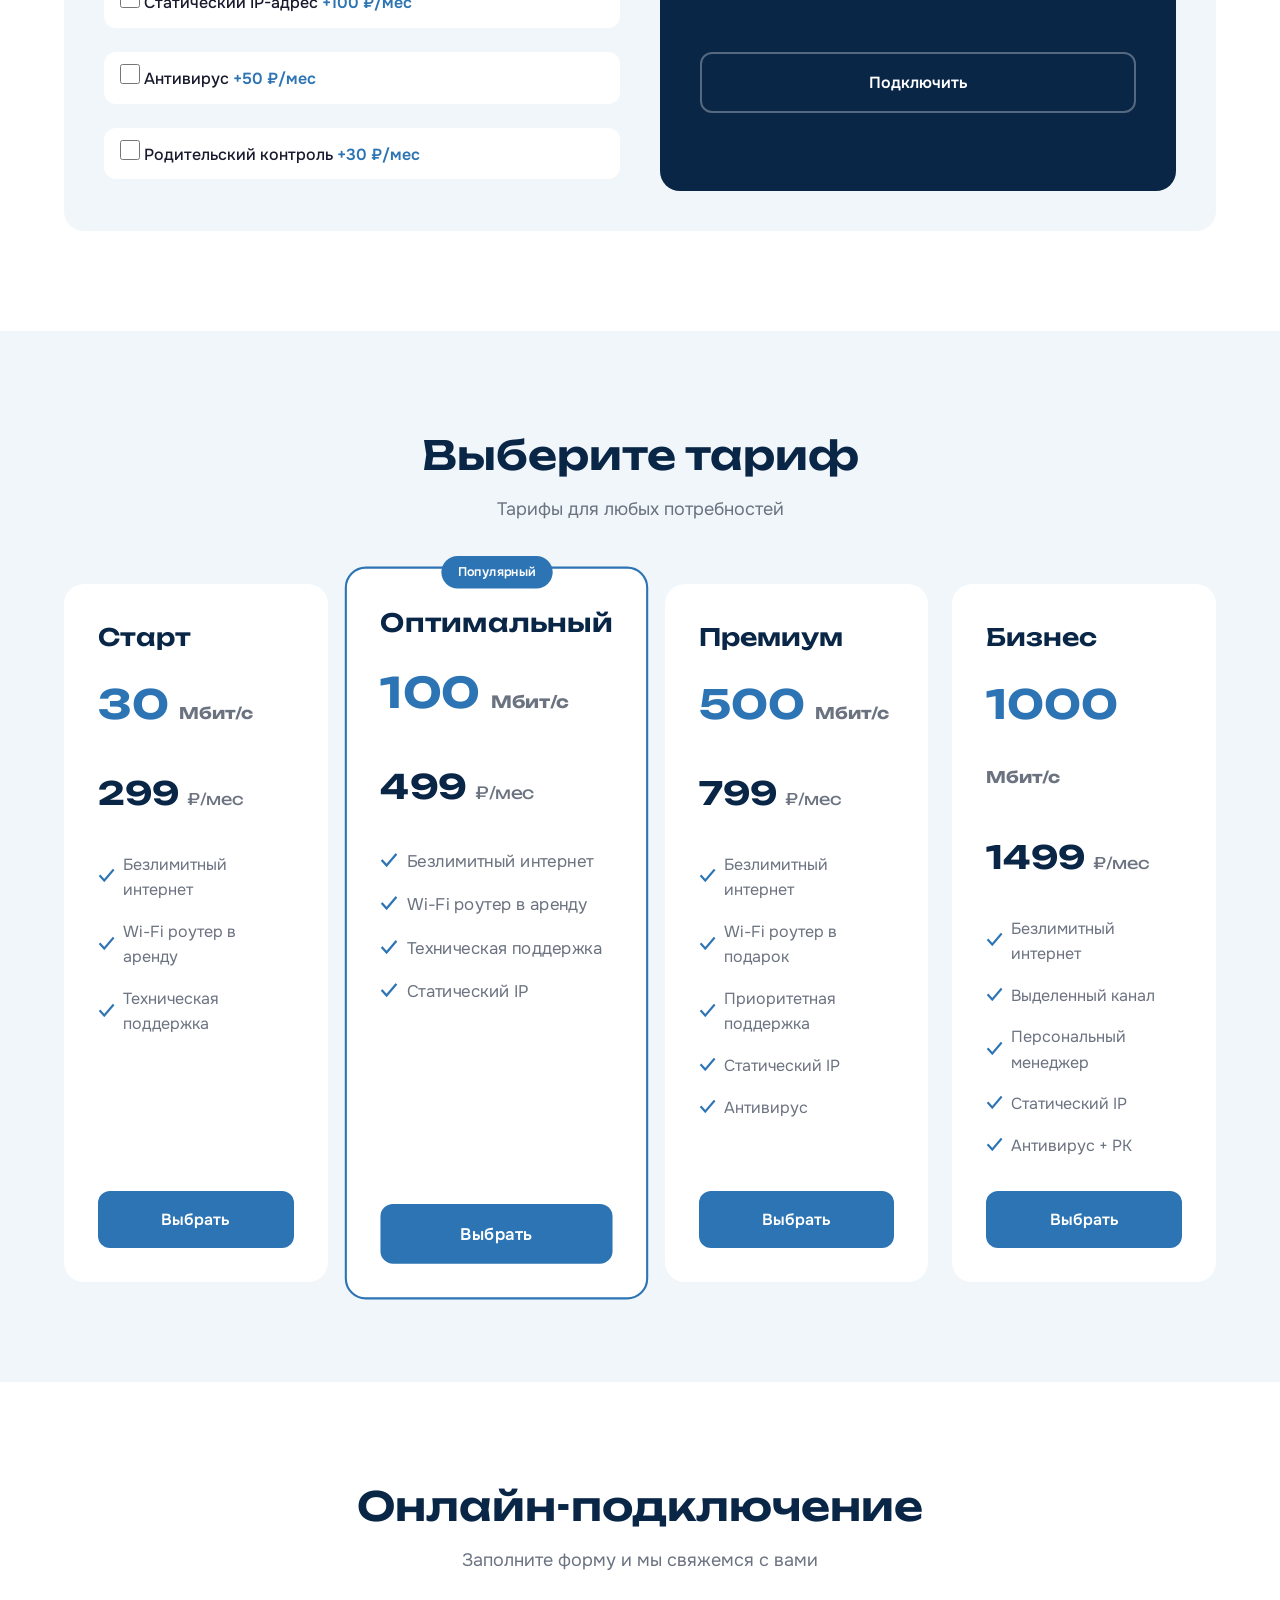
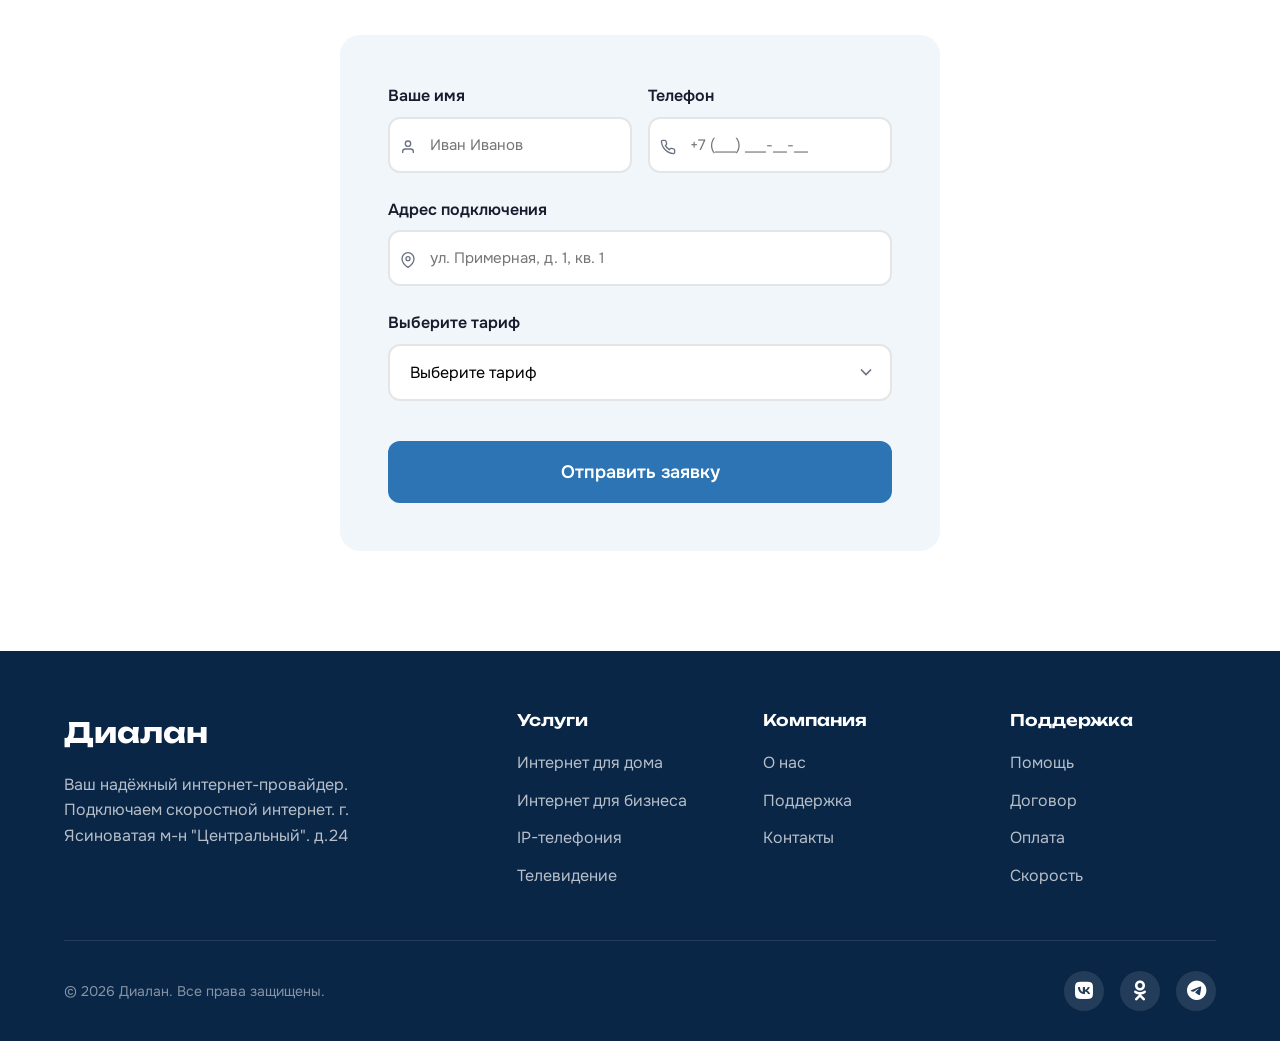
==== commit 15544fcd: "add form validate" ====
--- a/index.html
+++ b/index.html
@@ -208,32 +208,84 @@
                 <div class="form-row">
                     <div class="form-group">
                         <label for="name">Ваше имя</label>
-                        <input type="text" id="name" name="name" placeholder="Иван Иванов" required>
+                        <div class="input-wrapper">
+                            <input type="text" id="name" name="name" placeholder="Иван Иванов">
+                            <span class="input-icon">
+                                <svg viewBox="0 0 24 24" fill="none" stroke="currentColor" stroke-width="2">
+                                    <path d="M20 21v-2a4 4 0 0 0-4-4H8a4 4 0 0 0-4 4v2"/>
+                                    <circle cx="12" cy="7" r="4"/>
+                                </svg>
+                            </span>
+                            <span class="valid-icon">
+                                <svg viewBox="0 0 24 24" fill="none" stroke="currentColor" stroke-width="2">
+                                    <path d="M20 6L9 17l-5-5"/>
+                                </svg>
+                            </span>
+                        </div>
                         <span class="error-message">Пожалуйста, введите имя</span>
                     </div>
                     <div class="form-group">
                         <label for="phone">Телефон</label>
-                        <input type="tel" id="phone" name="phone" placeholder="+7 (___) ___-__-__" required>
+                        <div class="input-wrapper">
+                            <input type="tel" id="phone" name="phone" placeholder="+7 (___) ___-__-__">
+                            <span class="input-icon">
+                                <svg viewBox="0 0 24 24" fill="none" stroke="currentColor" stroke-width="2">
+                                    <path d="M22 16.92v3a2 2 0 0 1-2.18 2 19.79 19.79 0 0 1-8.63-3.07 19.5 19.5 0 0 1-6-6 19.79 19.79 0 0 1-3.07-8.67A2 2 0 0 1 4.11 2h3a2 2 0 0 1 2 1.72 12.84 12.84 0 0 0 .7 2.81 2 2 0 0 1-.45 2.11L8.09 9.91a16 16 0 0 0 6 6l1.27-1.27a2 2 0 0 1 2.11-.45 12.84 12.84 0 0 0 2.81.7A2 2 0 0 1 22 16.92z"/>
+                                </svg>
+                            </span>
+                            <span class="valid-icon">
+                                <svg viewBox="0 0 24 24" fill="none" stroke="currentColor" stroke-width="2">
+                                    <path d="M20 6L9 17l-5-5"/>
+                                </svg>
+                            </span>
+                        </div>
                         <span class="error-message">Пожалуйста, введите телефон</span>
                     </div>
                 </div>
                 <div class="form-group">
                     <label for="address">Адрес подключения</label>
-                    <input type="text" id="address" name="address" placeholder="ул. Примерная, д. 1, кв. 1" required>
+                    <div class="input-wrapper">
+                        <input type="text" id="address" name="address" placeholder="ул. Примерная, д. 1, кв. 1">
+                        <span class="input-icon">
+                            <svg viewBox="0 0 24 24" fill="none" stroke="currentColor" stroke-width="2">
+                                <path d="M21 10c0 7-9 13-9 13s-9-6-9-13a9 9 0 0 1 18 0z"/>
+                                <circle cx="12" cy="10" r="3"/>
+                            </svg>
+                        </span>
+                        <span class="valid-icon">
+                            <svg viewBox="0 0 24 24" fill="none" stroke="currentColor" stroke-width="2">
+                                <path d="M20 6L9 17l-5-5"/>
+                            </svg>
+                        </span>
+                    </div>
                     <span class="error-message">Пожалуйста, введите адрес</span>
                 </div>
                 <div class="form-group">
                     <label for="tariff">Выберите тариф</label>
-                    <select id="tariff" name="tariff" required>
-                        <option value="">Выберите тариф</option>
-                        <option value="start">Старт - 30 Мбит/с - 299 ₽</option>
-                        <option value="optimal">Оптимальный - 100 Мбит/с - 499 ₽</option>
-                        <option value="premium">Премиум - 500 Мбит/с - 799 ₽</option>
-                        <option value="business">Бизнес - 1000 Мбит/с - 1499 ₽</option>
-                    </select>
+                    <div class="select-wrapper">
+                        <select id="tariff" name="tariff">
+                            <option value="">Выберите тариф</option>
+                            <option value="start">Старт - 30 Мбит/с - 299 ₽</option>
+                            <option value="optimal">Оптимальный - 100 Мбит/с - 499 ₽</option>
+                            <option value="premium">Премиум - 500 Мбит/с - 799 ₽</option>
+                            <option value="business">Бизнес - 1000 Мбит/с - 1499 ₽</option>
+                        </select>
+                        <span class="select-icon">
+                            <svg viewBox="0 0 24 24" fill="none" stroke="currentColor" stroke-width="2">
+                                <polyline points="6,9 12,15 18,9"/>
+                            </svg>
+                        </span>
+                    </div>
                     <span class="error-message">Пожалуйста, выберите тариф</span>
                 </div>
-                <button type="submit" class="btn btn-primary">Отправить заявку</button>
+                <button type="submit" class="btn btn-primary">
+                    <span class="btn-text">Отправить заявку</span>
+                    <span class="btn-loader">
+                        <svg viewBox="0 0 24 24" fill="none" stroke="currentColor" stroke-width="2">
+                            <circle cx="12" cy="12" r="10"/>
+                        </svg>
+                    </span>
+                </button>
             </form>
         </div>
     </section>
--- a/styles.css
+++ b/styles.css
@@ -679,38 +679,175 @@
     color: var(--text);
 }
 
-.form-group input,
-.form-group select {
+/* Custom Input Wrapper Styles */
+.input-wrapper {
+    position: relative;
+}
+
+.input-wrapper input {
     width: 100%;
-    padding: 16px 20px;
+    padding: 16px 20px 16px 45px;
     border: 2px solid #e5e5e5;
     border-radius: var(--radius-sm);
     font-family: 'Onest', sans-serif;
     font-size: 16px;
     transition: all 0.3s;
     background: var(--white);
-}
-
-.form-group input:focus,
-.form-group select:focus {
+    box-sizing: border-box;
+}
+
+.input-wrapper input:focus {
     outline: none;
     border-color: var(--accent);
     box-shadow: 0 0 0 4px rgba(44, 116, 179, 0.1);
 }
 
-.form-group input.error {
+.input-wrapper input.error {
     border-color: #ef4444;
+    animation: shake 0.5s ease;
+}
+
+.input-wrapper input.valid {
+    border-color: #22c55e;
+}
+
+.input-icon {
+    position: absolute;
+    left: 16px;
+    top: 50%;
+    transform: translateY(-50%);
+    width: 20px;
+    height: 20px;
+    color: var(--text-light);
+    pointer-events: none;
+    transition: color 0.3s;
+}
+
+.input-wrapper input:focus ~ .input-icon {
+    color: var(--accent);
+}
+
+.input-wrapper input.error ~ .input-icon {
+    color: #ef4444;
+}
+
+.input-wrapper input.valid ~ .input-icon {
+    color: #22c55e;
+}
+
+.valid-icon {
+    position: absolute;
+    right: 16px;
+    top: 50%;
+    transform: translateY(-50%);
+    width: 20px;
+    height: 20px;
+    color: #22c55e;
+    opacity: 0;
+    transition: all 0.3s;
+}
+
+.input-wrapper input.valid ~ .valid-icon {
+    opacity: 1;
+}
+
+/* Select Wrapper */
+.select-wrapper {
+    position: relative;
+}
+
+.select-wrapper select {
+    width: 100%;
+    padding: 16px 50px 16px 20px;
+    border: 2px solid #e5e5e5;
+    border-radius: var(--radius-sm);
+    font-family: 'Onest', sans-serif;
+    font-size: 16px;
+    transition: all 0.3s;
+    background: var(--white);
+    cursor: pointer;
+    appearance: none;
+    box-sizing: border-box;
+}
+
+.select-wrapper select:focus {
+    outline: none;
+    border-color: var(--accent);
+    box-shadow: 0 0 0 4px rgba(44, 116, 179, 0.1);
+}
+
+.select-wrapper select.error {
+    border-color: #ef4444;
+    animation: shake 0.5s ease;
+}
+
+.select-wrapper select.valid {
+    border-color: #22c55e;
+}
+
+.select-icon {
+    position: absolute;
+    right: 16px;
+    top: 50%;
+    transform: translateY(-50%);
+    width: 20px;
+    height: 20px;
+    color: var(--text-light);
+    pointer-events: none;
+    transition: all 0.3s;
+}
+
+.select-wrapper select:focus ~ .select-icon {
+    color: var(--accent);
+    transform: translateY(-50%) rotate(180deg);
+}
+
+@keyframes shake {
+    0%, 100% { transform: translateX(0); }
+    20% { transform: translateX(-8px); }
+    40% { transform: translateX(8px); }
+    60% { transform: translateX(-8px); }
+    80% { transform: translateX(8px); }
 }
 
 .error-message {
     color: #ef4444;
-    font-size: 14px;
-    margin-top: 4px;
+    font-size: 13px;
+    margin-top: 6px;
     display: none;
-}
-
-.form-group input.error + .error-message {
-    display: block;
+    align-items: center;
+    gap: 6px;
+    animation: slideDown 0.3s ease;
+}
+
+.error-message::before {
+    content: '!';
+    display: inline-flex;
+    align-items: center;
+    justify-content: center;
+    width: 16px;
+    height: 16px;
+    background: #ef4444;
+    color: white;
+    border-radius: 50%;
+    font-size: 11px;
+    font-weight: 700;
+}
+
+@keyframes slideDown {
+    from {
+        opacity: 0;
+        transform: translateY(-10px);
+    }
+    to {
+        opacity: 1;
+        transform: translateY(0);
+    }
+}
+
+.form-group:has(.input-wrapper input.error) .error-message,
+.form-group:has(.select-wrapper select.error) .error-message {
+    display: flex;
 }
 
 .form-row {
@@ -724,6 +861,41 @@
     margin-top: 16px;
     padding: 20px;
     font-size: 18px;
+    position: relative;
+    overflow: hidden;
+}
+
+.connection-form .btn .btn-text {
+    transition: opacity 0.3s;
+}
+
+.connection-form .btn .btn-loader {
+    position: absolute;
+    top: 50%;
+    left: 50%;
+    transform: translate(-50%, -50%);
+    opacity: 0;
+    transition: opacity 0.3s;
+}
+
+.connection-form .btn.loading .btn-text {
+    opacity: 0;
+}
+
+.connection-form .btn.loading .btn-loader {
+    opacity: 1;
+}
+
+.connection-form .btn-loader svg {
+    width: 24px;
+    height: 24px;
+    animation: spin 1s linear infinite;
+    color: var(--white);
+}
+
+@keyframes spin {
+    from { transform: rotate(0deg); }
+    to { transform: rotate(360deg); }
 }
 
 /* Modal */
@@ -945,3 +1117,296 @@
         text-align: center;
     }
 }
+
+/* Custom Form Validation Styles */
+.input-wrapper {
+    position: relative;
+}
+
+.input-wrapper input {
+    width: 100%;
+    padding: 16px 20px 16px 40px;
+    border: 2px solid #e5e5e5;
+    border-radius: var(--radius-sm);
+    font-family: 'Onest', sans-serif;
+    font-size: 15px;
+    transition: all 0.3s;
+    background: var(--white);
+}
+
+.input-wrapper input:focus {
+    outline: none;
+    border-color: var(--accent);
+    box-shadow: 0 0 0 4px rgba(44, 116, 179, 0.1);
+}
+
+.input-wrapper input.error {
+    border-color: #ef4444;
+    animation: shake 0.5s ease;
+}
+
+.input-wrapper input.valid {
+    border-color: #22c55e;
+}
+
+.input-icon {
+    position: absolute;
+    left: 12px;
+    top: 50%;
+    transform: translateY(-50%);
+    width: 16px;
+    height: 16px;
+    color: var(--text-light);
+    pointer-events: none;
+    transition: color 0.3s;
+}
+
+.input-wrapper input:focus ~ .input-icon {
+    color: var(--accent);
+}
+
+.input-wrapper input.error ~ .input-icon {
+    color: #ef4444;
+}
+
+.input-wrapper input.valid ~ .input-icon {
+    color: #22c55e;
+}
+
+.valid-icon {
+    position: absolute;
+    right: 12px;
+    top: 50%;
+    transform: translateY(-50%);
+    width: 20px;
+    height: 20px;
+    color: #22c55e;
+    opacity: 0;
+    transition: all 0.3s;
+}
+
+.input-wrapper input.valid ~ .valid-icon {
+    opacity: 1;
+}
+
+/* Select Wrapper */
+.select-wrapper {
+    position: relative;
+}
+
+.select-wrapper select {
+    width: 100%;
+    padding: 16px 50px 16px 20px;
+    border: 2px solid #e5e5e5;
+    border-radius: var(--radius-sm);
+    font-family: 'Onest', sans-serif;
+    font-size: 16px;
+    transition: all 0.3s;
+    background: var(--white);
+    cursor: pointer;
+    appearance: none;
+}
+
+.select-wrapper select:focus {
+    outline: none;
+    border-color: var(--accent);
+    box-shadow: 0 0 0 4px rgba(44, 116, 179, 0.1);
+}
+
+.select-wrapper select.error {
+    border-color: #ef4444;
+    animation: shake 0.5s ease;
+}
+
+.select-wrapper select.valid {
+    border-color: #22c55e;
+}
+
+.select-icon {
+    position: absolute;
+    right: 16px;
+    top: 50%;
+    transform: translateY(-50%);
+    width: 20px;
+    height: 20px;
+    color: var(--text-light);
+    pointer-events: none;
+    transition: all 0.3s;
+}
+
+.select-wrapper select:focus ~ .select-icon {
+    color: var(--accent);
+    transform: translateY(-50%) rotate(180deg);
+}
+
+/* Error Messages */
+.error-message {
+    color: #ef4444;
+    font-size: 13px;
+    margin-top: 6px;
+    display: none;
+    align-items: center;
+    gap: 6px;
+    animation: slideDown 0.3s ease;
+}
+
+.error-message::before {
+    content: '!';
+    display: inline-flex;
+    align-items: center;
+    justify-content: center;
+    width: 16px;
+    height: 16px;
+    background: #ef4444;
+    color: white;
+    border-radius: 50%;
+    font-size: 11px;
+    font-weight: 700;
+}
+
+.form-group input.error ~ .error-message,
+.form-group .input-wrapper input.error + .input-wrapper + .error-message {
+    display: flex;
+}
+
+.form-group select.error ~ .error-message,
+.form-group .select-wrapper select.error + .select-icon + .error-message {
+    display: flex;
+}
+
+/* Button Loading State */
+.connection-form .btn {
+    position: relative;
+    overflow: hidden;
+}
+
+.connection-form .btn.loading .btn-text {
+    opacity: 0;
+}
+
+.connection-form .btn .btn-loader {
+    position: absolute;
+    top: 50%;
+    left: 50%;
+    transform: translate(-50%, -50%);
+    opacity: 0;
+    transition: opacity 0.3s;
+}
+
+.connection-form .btn.loading .btn-loader {
+    opacity: 1;
+}
+
+.connection-form .btn-loader svg {
+    width: 24px;
+    height: 24px;
+    animation: spin 1s linear infinite;
+    color: var(--white);
+}
+
+/* Enhanced Modal */
+.modal {
+    display: none;
+    position: fixed;
+    top: 0;
+    left: 0;
+    right: 0;
+    bottom: 0;
+    background: rgba(0, 0, 0, 0.6);
+    z-index: 2000;
+    align-items: center;
+    justify-content: center;
+    animation: fadeIn 0.3s;
+    backdrop-filter: blur(4px);
+}
+
+.modal.active {
+    display: flex;
+}
+
+.modal-content {
+    background: var(--white);
+    border-radius: 24px;
+    padding: 48px;
+    text-align: center;
+    max-width: 420px;
+    animation: scaleIn 0.4s cubic-bezier(0.175, 0.885, 0.32, 1.275);
+    position: relative;
+    overflow: hidden;
+}
+
+.modal-content::before {
+    content: '';
+    position: absolute;
+    top: 0;
+    left: 0;
+    right: 0;
+    height: 6px;
+    background: linear-gradient(90deg, var(--accent), #22c55e);
+}
+
+.modal-icon {
+    width: 100px;
+    height: 100px;
+    background: linear-gradient(135deg, rgba(34, 197, 94, 0.1) 0%, rgba(34, 197, 94, 0.05) 100%);
+    border-radius: 50%;
+    display: flex;
+    align-items: center;
+    justify-content: center;
+    margin: 0 auto 24px;
+    animation: bounce 0.6s ease;
+}
+
+.modal-icon svg {
+    width: 50px;
+    height: 50px;
+    color: #22c55e;
+}
+
+.modal h3 {
+    font-size: 28px;
+    margin-bottom: 12px;
+    color: var(--primary);
+    font-family: 'Unbounded', cursive;
+}
+
+.modal p {
+    color: var(--text-light);
+    margin-bottom: 32px;
+    line-height: 1.6;
+}
+
+.modal .btn {
+    min-width: 160px;
+}
+
+/* Animations */
+@keyframes shake {
+    0%, 100% { transform: translateX(0); }
+    20% { transform: translateX(-8px); }
+    40% { transform: translateX(8px); }
+    60% { transform: translateX(-8px); }
+    80% { transform: translateX(8px); }
+}
+
+@keyframes slideDown {
+    from {
+        opacity: 0;
+        transform: translateY(-10px);
+    }
+    to {
+        opacity: 1;
+        transform: translateY(0);
+    }
+}
+
+@keyframes spin {
+    from { transform: rotate(0deg); }
+    to { transform: rotate(360deg); }
+}
+
+@keyframes bounce {
+    0% { transform: scale(0); }
+    50% { transform: scale(1.1); }
+    100% { transform: scale(1); }
+}
